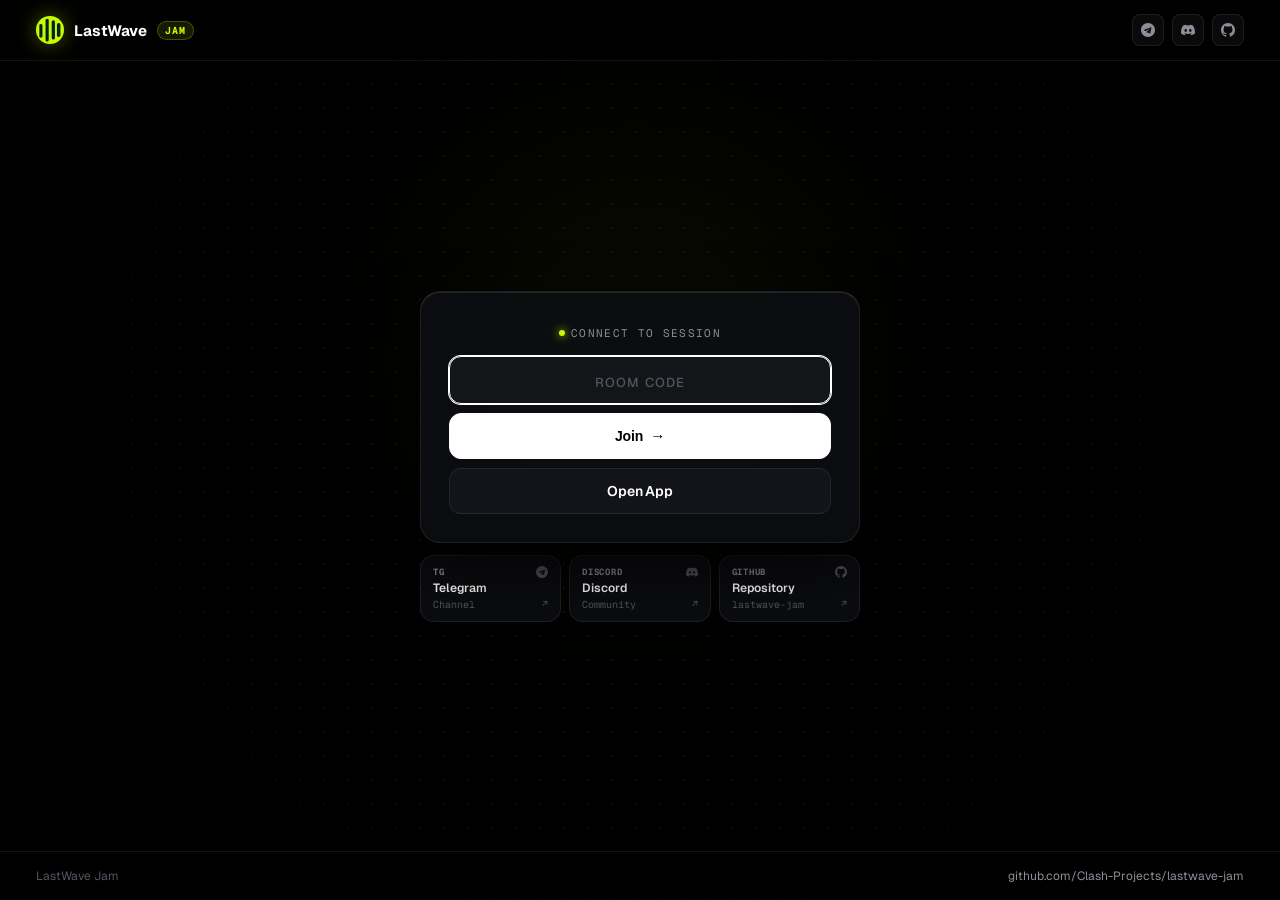
==== internal/server/web/index.html @ 750992cf "fix(build): correct .gitignore to track cmd/server and internal/server" ====
<!DOCTYPE html>
<html lang="en">
<head>
  <meta charset="UTF-8">
  <meta name="viewport" content="width=device-width, initial-scale=1.0, viewport-fit=cover">
  <title>LastWave Jam</title>
  <link rel="preconnect" href="https://fonts.googleapis.com">
  <link rel="preconnect" href="https://fonts.gstatic.com" crossorigin>
  <link href="https://fonts.googleapis.com/css2?family=Geist+Mono:wght@500;600;700&family=Geist:wght@400;500;600;700&display=swap" rel="stylesheet">
  <style>
    :root {
      --bg: #000000;
      --card-bg: rgba(14, 15, 18, 0.85);
      --card-inner: rgba(22, 23, 28, 0.85);
      --border: rgba(255, 255, 255, 0.08);
      --border-hover: rgba(255, 255, 255, 0.24);
      --text: #ffffff;
      --text-muted: #8e8e9a;
      --text-sub: #545460;
      --accent-lime: #C9FB00;
      --accent-lime-dark: #012226;
      --font-sans: 'Geist', -apple-system, BlinkMacSystemFont, 'Segoe UI', Roboto, sans-serif;
      --font-mono: 'Geist Mono', ui-monospace, monospace;
    }

    *, *::before, *::after {
      box-sizing: border-box;
      margin: 0;
      padding: 0;
    }

    html {
      width: 100%;
      height: 100%;
      background-color: var(--bg);
    }

    body {
      width: 100%;
      height: 100%;
      min-height: 100dvh;
      background-color: var(--bg);
      color: var(--text);
      font-family: var(--font-sans);
      -webkit-font-smoothing: antialiased;
      display: flex;
      flex-direction: column;
      justify-content: space-between;
      position: relative;
      overflow-x: hidden;
      overflow-y: auto;
    }

    /* Ambient background grid & glow */
    .bg-mesh {
      position: fixed;
      top: 40%;
      left: 50%;
      transform: translate(-50%, -50%);
      width: clamp(340px, 70vw, 750px);
      height: clamp(340px, 70vw, 750px);
      background: radial-gradient(circle, rgba(201, 251, 0, 0.05) 0%, transparent 60%);
      pointer-events: none;
      z-index: 0;
    }

    .bg-grid {
      position: fixed;
      inset: 0;
      background-image: radial-gradient(rgba(255, 255, 255, 0.065) 1px, transparent 1px);
      background-size: 24px 24px;
      mask-image: radial-gradient(circle at 50% 45%, black 40%, transparent 80%);
      pointer-events: none;
      z-index: 0;
    }

    /* Full-Bleed Edge-to-Edge Navbar */
    .navbar-bleed {
      width: 100%;
      border-bottom: 1px solid var(--border);
      position: relative;
      z-index: 20;
      background: rgba(0, 0, 0, 0.6);
      backdrop-filter: blur(12px);
      -webkit-backdrop-filter: blur(12px);
      flex-shrink: 0;
    }

    .navbar-inner {
      width: 100%;
      max-width: 1280px;
      margin: 0 auto;
      height: 60px;
      padding: 0 clamp(16px, 4vw, 36px);
      display: flex;
      align-items: center;
      justify-content: space-between;
    }

    .nav-brand {
      display: flex;
      align-items: center;
      gap: 10px;
      text-decoration: none;
      color: #ffffff;
      user-select: none;
    }

    .brand-logo {
      width: 28px;
      height: 28px;
      display: block;
      filter: drop-shadow(0 0 10px rgba(201, 251, 0, 0.35));
    }

    .brand-title {
      font-size: 15px;
      font-weight: 700;
      letter-spacing: -0.01em;
      color: #ffffff;
    }

    .brand-pill {
      font-family: var(--font-mono);
      font-size: 10px;
      font-weight: 700;
      letter-spacing: 0.1em;
      text-transform: uppercase;
      padding: 2px 7px;
      border-radius: 9999px;
      background: rgba(201, 251, 0, 0.1);
      border: 1px solid rgba(201, 251, 0, 0.25);
      color: var(--accent-lime);
    }

    .nav-socials {
      display: flex;
      align-items: center;
      gap: 8px;
    }

    .social-btn {
      width: 32px;
      height: 32px;
      border-radius: 8px;
      background: rgba(255, 255, 255, 0.04);
      border: 1px solid var(--border);
      color: var(--text-muted);
      display: flex;
      align-items: center;
      justify-content: center;
      text-decoration: none;
      transition: all 150ms ease;
    }

    .social-btn:hover {
      background: rgba(255, 255, 255, 0.1);
      border-color: var(--border-hover);
      color: #ffffff;
      transform: translateY(-1px);
    }

    .social-btn svg {
      width: 14px;
      height: 14px;
      fill: currentColor;
    }

    /* Main Stage (Centered between Navbar and Footer) */
    .stage {
      position: relative;
      z-index: 10;
      width: 100%;
      flex: 1;
      display: flex;
      flex-direction: column;
      align-items: center;
      justify-content: center;
      padding: clamp(16px, 3vh, 32px) clamp(16px, 4vw, 36px);
      min-height: 0;
    }

    .stage-box {
      width: 100%;
      max-width: 440px;
      display: flex;
      flex-direction: column;
      align-items: center;
      gap: 12px;
    }

    /* Main Interaction Card */
    .card {
      width: 100%;
      background: var(--card-bg);
      border: 1px solid var(--border);
      border-radius: 20px;
      padding: clamp(20px, 4vw, 28px);
      box-shadow: 
        0 24px 60px rgba(0, 0, 0, 0.8),
        inset 0 1px 0 rgba(255, 255, 255, 0.1);
      backdrop-filter: blur(24px);
      -webkit-backdrop-filter: blur(24px);
      display: flex;
      flex-direction: column;
      align-items: center;
      text-align: center;
      animation: appear 180ms cubic-bezier(0.16, 1, 0.3, 1);
    }

    @keyframes appear {
      from { opacity: 0; transform: scale(0.98); }
      to { opacity: 1; transform: scale(1); }
    }

    .card-header-badge {
      display: inline-flex;
      align-items: center;
      gap: 6px;
      font-family: var(--font-mono);
      font-size: 11px;
      letter-spacing: 0.12em;
      text-transform: uppercase;
      color: var(--text-muted);
      margin-bottom: 16px;
    }

    .pulse-dot {
      width: 6px;
      height: 6px;
      border-radius: 50%;
      background: var(--accent-lime);
      box-shadow: 0 0 8px var(--accent-lime);
      animation: pulse 2s infinite ease-in-out;
    }

    @keyframes pulse {
      0%, 100% { opacity: 1; transform: scale(1); }
      50% { opacity: 0.4; transform: scale(0.8); }
    }

    /* Room Code Box */
    .code-box {
      width: 100%;
      background: var(--card-inner);
      border: 1px solid var(--border);
      border-radius: 14px;
      padding: 14px 18px;
      margin-bottom: 16px;
      display: flex;
      flex-direction: column;
      align-items: center;
      gap: 3px;
      cursor: pointer;
      user-select: none;
      transition: all 160ms cubic-bezier(0.16, 1, 0.3, 1);
    }

    .code-box:hover {
      border-color: var(--border-hover);
      background: rgba(30, 31, 38, 0.95);
      transform: translateY(-1px);
    }

    .code-box:active {
      transform: translateY(0);
    }

    .code-val {
      font-family: var(--font-mono);
      font-size: clamp(32px, 8vw, 40px);
      font-weight: 700;
      letter-spacing: 0.2em;
      color: #ffffff;
      padding-left: 0.2em;
      line-height: 1;
      text-shadow: 0 0 24px rgba(255, 255, 255, 0.25);
    }

    .code-hint {
      font-family: var(--font-mono);
      font-size: 11px;
      color: var(--text-sub);
      display: flex;
      align-items: center;
      gap: 4px;
      margin-top: 3px;
      transition: color 150ms ease;
    }

    .code-box:hover .code-hint {
      color: var(--text-muted);
    }

    /* Buttons */
    .btn-stack {
      width: 100%;
      display: flex;
      flex-direction: column;
      gap: 9px;
    }

    .btn {
      width: 100%;
      height: 46px;
      border-radius: 12px;
      font-size: 14px;
      font-weight: 600;
      letter-spacing: -0.01em;
      display: flex;
      align-items: center;
      justify-content: center;
      gap: 7px;
      text-decoration: none;
      cursor: pointer;
      border: 1px solid transparent;
      outline: none;
      transition: all 160ms cubic-bezier(0.16, 1, 0.3, 1);
    }

    .btn-primary {
      background: #ffffff;
      color: #000000;
      border-color: #ffffff;
    }

    .btn-primary:hover {
      background: #ebebeb;
      box-shadow: 0 6px 20px rgba(255, 255, 255, 0.16);
      transform: translateY(-1px);
    }

    .btn-primary:active {
      transform: translateY(0);
    }

    .btn-secondary {
      background: var(--card-inner);
      color: #ffffff;
      border-color: var(--border);
    }

    .btn-secondary:hover {
      border-color: var(--border-hover);
      background: rgba(30, 31, 38, 0.95);
    }

    /* Manual Input Form */
    .input-code {
      width: 100%;
      height: 48px;
      background: var(--card-inner);
      border: 1px solid var(--border);
      border-radius: 12px;
      color: #ffffff;
      font-family: var(--font-mono);
      font-size: 20px;
      font-weight: 700;
      letter-spacing: 0.18em;
      text-align: center;
      text-transform: uppercase;
      outline: none;
      transition: all 160ms ease;
    }

    .input-code:focus {
      border-color: #ffffff;
      box-shadow: 0 0 0 1px #ffffff;
    }

    .input-code::placeholder {
      font-family: var(--font-sans);
      font-size: 13px;
      font-weight: 500;
      letter-spacing: 0.08em;
      color: var(--text-sub);
      text-transform: uppercase;
    }

    /* Community Dock (Matching exact 440px width) */
    .community-dock {
      width: 100%;
      display: grid;
      grid-template-columns: repeat(3, 1fr);
      gap: 8px;
    }

    .dock-card {
      background: var(--card-bg);
      border: 1px solid var(--border);
      border-radius: 14px;
      padding: 10px 12px;
      display: flex;
      flex-direction: column;
      gap: 2px;
      text-decoration: none;
      color: inherit;
      transition: all 160ms cubic-bezier(0.16, 1, 0.3, 1);
    }

    .dock-card:hover {
      border-color: var(--border-hover);
      background: rgba(22, 23, 28, 0.95);
      transform: translateY(-1px);
    }

    .dock-top {
      display: flex;
      align-items: center;
      justify-content: space-between;
    }

    .dock-tag {
      font-family: var(--font-mono);
      font-size: 9px;
      font-weight: 700;
      letter-spacing: 0.08em;
      color: var(--text-muted);
      text-transform: uppercase;
    }

    .dock-icon {
      width: 12px;
      height: 12px;
      fill: var(--text-sub);
      transition: fill 150ms ease;
    }

    .dock-card:hover .dock-icon {
      fill: #ffffff;
    }

    .dock-label {
      font-size: 12px;
      font-weight: 600;
      color: #ffffff;
      white-space: nowrap;
      overflow: hidden;
      text-overflow: ellipsis;
    }

    .dock-sub {
      font-family: var(--font-mono);
      font-size: 10px;
      color: var(--text-sub);
      display: flex;
      align-items: center;
      justify-content: space-between;
    }

    .dock-card:hover .dock-sub {
      color: var(--text-muted);
    }

    /* Full-Bleed Edge-to-Edge Footer */
    .footer-bleed {
      width: 100%;
      border-top: 1px solid var(--border);
      position: relative;
      z-index: 20;
      background: rgba(0, 0, 0, 0.6);
      backdrop-filter: blur(12px);
      -webkit-backdrop-filter: blur(12px);
      flex-shrink: 0;
    }

    .footer-inner {
      width: 100%;
      max-width: 1280px;
      margin: 0 auto;
      height: 48px;
      padding: 0 clamp(16px, 4vw, 36px);
      display: flex;
      align-items: center;
      justify-content: space-between;
      font-size: 12px;
      color: var(--text-sub);
    }

    .footer-inner a {
      color: var(--text-muted);
      text-decoration: none;
      transition: color 150ms ease;
    }

    .footer-inner a:hover {
      color: #ffffff;
    }

    /* Minimalist Toast */
    .toast {
      position: fixed;
      bottom: clamp(16px, 4vh, 28px);
      left: 50%;
      transform: translateX(-50%);
      background: #ffffff;
      color: #000000;
      font-size: 13px;
      font-weight: 600;
      padding: 8px 18px;
      border-radius: 9999px;
      box-shadow: 0 10px 30px rgba(0, 0, 0, 0.85);
      z-index: 100;
      pointer-events: none;
      transition: opacity 160ms ease, transform 160ms ease;
    }

    .toast.hidden {
      opacity: 0;
      transform: translate(-50%, 8px);
    }

    .hidden {
      display: none !important;
    }

    @media (max-width: 440px) {
      .navbar-inner, .footer-inner {
        padding: 0 14px;
      }
      .stage {
        padding: 16px 12px;
      }
      .dock-sub span:first-child {
        display: none;
      }
    }
  </style>
</head>
<body>
  <div class="bg-mesh"></div>
  <div class="bg-grid"></div>

  <!-- Full-bleed Edge-to-Edge Navbar -->
  <header class="navbar-bleed">
    <div class="navbar-inner">
      <a href="/" class="nav-brand">
        <svg class="brand-logo" viewBox="0 0 108 108" fill="none" xmlns="http://www.w3.org/2000/svg">
          <circle cx="54" cy="54" r="54" fill="#C9FB00"/>
          <path fill="#012226" d="M12.92,36.47 A5.99,5.99 0 0 1 24.89,36.47 L24.89,78.39 A5.99,5.99 0 0 1 12.92,78.39 Z" />
          <path fill="#012226" d="M36.86,16.58 A6.14,6.14 0 0 1 49.15,16.58 L49.15,92.58 A6.14,6.14 0 0 1 36.86,92.58 Z" />
          <path fill="#012226" d="M60.54,23.12 A6.25,6.25 0 0 1 73.04,23.12 L73.04,84.82 A6.25,6.25 0 0 1 60.54,84.82 Z" />
          <path fill="#012226" d="M80.74,33.72 A6.72,6.72 0 0 1 94.18,33.72 L94.18,74.17 A6.72,6.72 0 0 1 80.74,74.17 Z" />
        </svg>
        <span class="brand-title">LastWave</span>
        <span class="brand-pill">JAM</span>
      </a>

      <div class="nav-socials">
        <a 
          href="https://t.me/clashprojects" 
          target="_blank" 
          rel="noopener noreferrer" 
          class="social-btn" 
          title="Telegram Channel"
        >
          <svg viewBox="0 0 24 24">
            <path d="M12 0C5.373 0 0 5.373 0 12s5.373 12 12 12 12-5.373 12-12S18.627 0 12 0zm5.894 8.221l-1.97 9.28c-.145.658-.537.818-1.084.508l-3-2.21-1.446 1.394c-.16.16-.295.295-.605.295l.213-3.053 5.56-5.023c.242-.213-.054-.333-.373-.121l-6.871 4.326-2.962-.924c-.643-.204-.657-.643.136-.953l11.57-4.461c.537-.194 1.006.131.832.942z"/>
          </svg>
        </a>

        <a 
          href="https://discord.gg/TMCEPSUNk2" 
          target="_blank" 
          rel="noopener noreferrer" 
          class="social-btn" 
          title="Discord Community"
        >
          <svg viewBox="0 0 24 24">
            <path d="M20.317 4.37a19.791 19.791 0 0 0-4.885-1.515.074.074 0 0 0-.079.037c-.21.375-.444.864-.608 1.25a18.27 18.27 0 0 0-5.487 0 12.64 12.64 0 0 0-.617-1.25.077.077 0 0 0-.079-.037A19.736 19.736 0 0 0 3.677 4.37a.07.07 0 0 0-.032.027C.533 9.046-.32 13.58.099 18.057a.082.082 0 0 0 .031.057 19.9 19.9 0 0 0 5.993 3.03.078.078 0 0 0 .084-.028c.462-.63.874-1.295 1.226-1.994.021-.041.001-.09-.041-.106a13.107 13.107 0 0 1-1.872-.892.077.077 0 0 1-.008-.128 10.2 10.2 0 0 0 .372-.292.074.074 0 0 1 .077-.01c3.929 1.793 8.18 1.793 12.061 0a.074.074 0 0 1 .078.01c.12.098.246.198.373.292a.077.077 0 0 1-.006.127 12.299 12.299 0 0 1-1.873.894.077.077 0 0 0-.041.107c.36.698.772 1.362 1.225 1.993a.076.076 0 0 0 .084.028 19.839 19.839 0 0 0 6.002-3.03.077.077 0 0 0 .032-.054c.5-5.177-.838-9.674-3.549-13.66a.061.061 0 0 0-.031-.028zM8.02 15.33c-1.183 0-2.157-1.085-2.157-2.419 0-1.333.956-2.419 2.157-2.419 1.21 0 2.176 1.096 2.157 2.42 0 1.333-.956 2.418-2.157 2.418zm7.975 0c-1.183 0-2.157-1.085-2.157-2.419 0-1.333.955-2.419 2.157-2.419 1.21 0 2.176 1.096 2.157 2.42 0 1.333-.946 2.418-2.157 2.418z"/>
          </svg>
        </a>

        <a 
          href="https://github.com/Clash-Projects/lastwave-jam" 
          target="_blank" 
          rel="noopener noreferrer" 
          class="social-btn" 
          title="GitHub Repository"
        >
          <svg viewBox="0 0 24 24">
            <path d="M12 0C5.37 0 0 5.37 0 12c0 5.31 3.435 9.795 8.205 11.385.6.105.825-.255.825-.57 0-.285-.015-1.23-.015-2.235-3.015.555-3.795-.735-4.035-1.41-.135-.345-.72-1.41-1.23-1.695-.42-.225-1.02-.78-.015-.795.945-.015 1.62.87 1.845 1.23 1.08 1.815 2.805 1.305 3.495.99.105-.78.42-1.305.765-1.605-2.67-.3-5.46-1.335-5.46-5.925 0-1.305.465-2.385 1.23-3.225-.12-.3-.54-1.53.12-3.18 0 0 1.005-.315 3.3 1.23.96-.27 1.98-.405 3-.405s2.04.135 3 .405c2.295-1.56 3.3-1.23 3.3-1.23.66 1.65.24 2.88.12 3.18.765.84 1.23 1.905 1.23 3.225 0 4.605-2.805 5.625-5.475 5.925.435.375.81 1.095.81 2.22 0 1.605-.015 2.895-.015 3.3 0 .315.225.69.825.57A12.02 12.02 0 0024 12c0-6.63-5.37-12-12-12z"/>
          </svg>
        </a>
      </div>
    </div>
  </header>

  <!-- Centered Stage Box -->
  <main class="stage">
    <div class="stage-box">
      <!-- Interaction Card -->
      <div class="card">
        <!-- State 1: Invite with Room Code (?code=...) -->
        <div id="invite-view" class="hidden" style="width: 100%;">
          <div class="card-header-badge">
            <span class="pulse-dot"></span>
            <span>SESSION INVITE</span>
          </div>

          <div class="code-box" id="copy-code-btn" role="button" tabindex="0" title="Click to copy code">
            <span id="room-code-display" class="code-val">------</span>
            <span id="copy-hint" class="code-hint">Click to copy code</span>
          </div>

          <div class="btn-stack">
            <a id="btn-join-app" href="#" class="btn btn-primary">
              <span>Join in App</span>
              <span style="font-size: 15px;">↗</span>
            </a>
            <button id="btn-copy-link" type="button" class="btn btn-secondary">
              <span>Copy Link</span>
            </button>
          </div>
        </div>

        <!-- State 2: Normal View without Code -->
        <div id="normal-view" class="hidden" style="width: 100%;">
          <div class="card-header-badge">
            <span class="pulse-dot"></span>
            <span>CONNECT TO SESSION</span>
          </div>

          <form id="code-form" class="btn-stack">
            <input 
              type="text" 
              id="code-input" 
              class="input-code" 
              placeholder="ROOM CODE" 
              maxlength="6" 
              autocomplete="off" 
              spellcheck="false" 
              autofocus
            />
            <button type="submit" class="btn btn-primary">
              <span>Join</span>
              <span style="font-size: 15px;">→</span>
            </button>
            <a href="lastwave://jam" class="btn btn-secondary">
              <span>Open App</span>
            </a>
          </form>
        </div>
      </div>

      <!-- Community Dock -->
      <div class="community-dock">
        <!-- Telegram -->
        <a 
          href="https://t.me/clashprojects" 
          target="_blank" 
          rel="noopener noreferrer" 
          class="dock-card"
        >
          <div class="dock-top">
            <span class="dock-tag">TG</span>
            <svg class="dock-icon" viewBox="0 0 24 24">
              <path d="M12 0C5.373 0 0 5.373 0 12s5.373 12 12 12 12-5.373 12-12S18.627 0 12 0zm5.894 8.221l-1.97 9.28c-.145.658-.537.818-1.084.508l-3-2.21-1.446 1.394c-.16.16-.295.295-.605.295l.213-3.053 5.56-5.023c.242-.213-.054-.333-.373-.121l-6.871 4.326-2.962-.924c-.643-.204-.657-.643.136-.953l11.57-4.461c.537-.194 1.006.131.832.942z"/>
            </svg>
          </div>
          <span class="dock-label">Telegram</span>
          <div class="dock-sub">
            <span>Channel</span>
            <span>↗</span>
          </div>
        </a>

        <!-- Discord -->
        <a 
          href="https://discord.gg/TMCEPSUNk2" 
          target="_blank" 
          rel="noopener noreferrer" 
          class="dock-card"
        >
          <div class="dock-top">
            <span class="dock-tag">DISCORD</span>
            <svg class="dock-icon" viewBox="0 0 24 24">
              <path d="M20.317 4.37a19.791 19.791 0 0 0-4.885-1.515.074.074 0 0 0-.079.037c-.21.375-.444.864-.608 1.25a18.27 18.27 0 0 0-5.487 0 12.64 12.64 0 0 0-.617-1.25.077.077 0 0 0-.079-.037A19.736 19.736 0 0 0 3.677 4.37a.07.07 0 0 0-.032.027C.533 9.046-.32 13.58.099 18.057a.082.082 0 0 0 .031.057 19.9 19.9 0 0 0 5.993 3.03.078.078 0 0 0 .084-.028c.462-.63.874-1.295 1.226-1.994.021-.041.001-.09-.041-.106a13.107 13.107 0 0 1-1.872-.892.077.077 0 0 1-.008-.128 10.2 10.2 0 0 0 .372-.292.074.074 0 0 1 .077-.01c3.929 1.793 8.18 1.793 12.061 0a.074.074 0 0 1 .078.01c.12.098.246.198.373.292a.077.077 0 0 1-.006.127 12.299 12.299 0 0 1-1.873.894.077.077 0 0 0-.041.107c.36.698.772 1.362 1.225 1.993a.076.076 0 0 0 .084.028 19.839 19.839 0 0 0 6.002-3.03.077.077 0 0 0 .032-.054c.5-5.177-.838-9.674-3.549-13.66a.061.061 0 0 0-.031-.028zM8.02 15.33c-1.183 0-2.157-1.085-2.157-2.419 0-1.333.956-2.419 2.157-2.419 1.21 0 2.176 1.096 2.157 2.42 0 1.333-.956 2.418-2.157 2.418zm7.975 0c-1.183 0-2.157-1.085-2.157-2.419 0-1.333.955-2.419 2.157-2.419 1.21 0 2.176 1.096 2.157 2.42 0 1.333-.946 2.418-2.157 2.418z"/>
            </svg>
          </div>
          <span class="dock-label">Discord</span>
          <div class="dock-sub">
            <span>Community</span>
            <span>↗</span>
          </div>
        </a>

        <!-- GitHub -->
        <a 
          href="https://github.com/Clash-Projects/lastwave-jam" 
          target="_blank" 
          rel="noopener noreferrer" 
          class="dock-card"
        >
          <div class="dock-top">
            <span class="dock-tag">GITHUB</span>
            <svg class="dock-icon" viewBox="0 0 24 24">
              <path d="M12 0C5.37 0 0 5.37 0 12c0 5.31 3.435 9.795 8.205 11.385.6.105.825-.255.825-.57 0-.285-.015-1.23-.015-2.235-3.015.555-3.795-.735-4.035-1.41-.135-.345-.72-1.41-1.23-1.695-.42-.225-1.02-.78-.015-.795.945-.015 1.62.87 1.845 1.23 1.08 1.815 2.805 1.305 3.495.99.105-.78.42-1.305.765-1.605-2.67-.3-5.46-1.335-5.46-5.925 0-1.305.465-2.385 1.23-3.225-.12-.3-.54-1.53.12-3.18 0 0 1.005-.315 3.3 1.23.96-.27 1.98-.405 3-.405s2.04.135 3 .405c2.295-1.56 3.3-1.23 3.3-1.23.66 1.65.24 2.88.12 3.18.765.84 1.23 1.905 1.23 3.225 0 4.605-2.805 5.625-5.475 5.925.435.375.81 1.095.81 2.22 0 1.605-.015 2.895-.015 3.3 0 .315.225.69.825.57A12.02 12.02 0 0024 12c0-6.63-5.37-12-12-12z"/>
            </svg>
          </div>
          <span class="dock-label">Repository</span>
          <div class="dock-sub">
            <span>lastwave-jam</span>
            <span>↗</span>
          </div>
        </a>
      </div>
    </div>
  </main>

  <!-- Full-bleed Edge-to-Edge Footer -->
  <footer class="footer-bleed">
    <div class="footer-inner">
      <span>LastWave Jam</span>
      <a href="https://github.com/Clash-Projects/lastwave-jam" target="_blank" rel="noopener noreferrer">github.com/Clash-Projects/lastwave-jam</a>
    </div>
  </footer>

  <div id="toast" class="toast hidden">Copied</div>

  <script>
    (function () {
      'use strict';

      const urlParams = new URLSearchParams(window.location.search);
      const code = (urlParams.get('code') || urlParams.get('room') || '').trim().toUpperCase();

      const inviteView = document.getElementById('invite-view');
      const normalView = document.getElementById('normal-view');
      const roomCodeDisplay = document.getElementById('room-code-display');
      const copyHint = document.getElementById('copy-hint');
      const copyCodeBtn = document.getElementById('copy-code-btn');
      const btnJoinApp = document.getElementById('btn-join-app');
      const btnCopyLink = document.getElementById('btn-copy-link');

      const codeForm = document.getElementById('code-form');
      const codeInput = document.getElementById('code-input');
      const toast = document.getElementById('toast');

      if (code.length > 0) {
        roomCodeDisplay.textContent = code;
        btnJoinApp.href = `lastwave://jam?code=${encodeURIComponent(code)}`;

        btnJoinApp.onclick = function () {
          navigator.clipboard.writeText(code).catch(function () {});
          showToast('Opening LastWave...');
        };

        copyCodeBtn.onclick = function () {
          copyText(code, 'Code copied');
          copyHint.textContent = '✓ Copied';
          setTimeout(function () {
            copyHint.textContent = 'Click to copy code';
          }, 2000);
        };

        btnCopyLink.onclick = function () {
          const link = window.location.origin + window.location.pathname + '?code=' + encodeURIComponent(code);
          copyText(link, 'Link copied');
        };

        inviteView.classList.remove('hidden');
        normalView.classList.add('hidden');
      } else {
        codeInput.addEventListener('input', function (e) {
          e.target.value = e.target.value.toUpperCase().replace(/[^A-Z0-9]/g, '');
        });

        codeForm.onsubmit = function (e) {
          e.preventDefault();
          const val = codeInput.value.trim().toUpperCase();
          if (val.length > 0) {
            window.location.search = '?code=' + encodeURIComponent(val);
          }
        };

        inviteView.classList.add('hidden');
        normalView.classList.remove('hidden');
      }

      function copyText(val, msg) {
        if (navigator.clipboard && navigator.clipboard.writeText) {
          navigator.clipboard.writeText(val).then(function () {
            showToast(msg);
          }).catch(function () {
            fallbackCopy(val, msg);
          });
        } else {
          fallbackCopy(val, msg);
        }
      }

      function fallbackCopy(text, msg) {
        const textarea = document.createElement('textarea');
        textarea.value = text;
        textarea.style.position = 'fixed';
        textarea.style.opacity = '0';
        document.body.appendChild(textarea);
        textarea.focus();
        textarea.select();
        try {
          document.execCommand('copy');
          showToast(msg);
        } catch (e) {
          showToast(text);
        }
        document.body.removeChild(textarea);
      }

      let toastTimer = null;
      function showToast(msg) {
        clearTimeout(toastTimer);
        toast.textContent = msg;
        toast.classList.remove('hidden');
        toastTimer = setTimeout(function () {
          toast.classList.add('hidden');
        }, 1800);
      }
    })();
  </script>
</body>
</html>
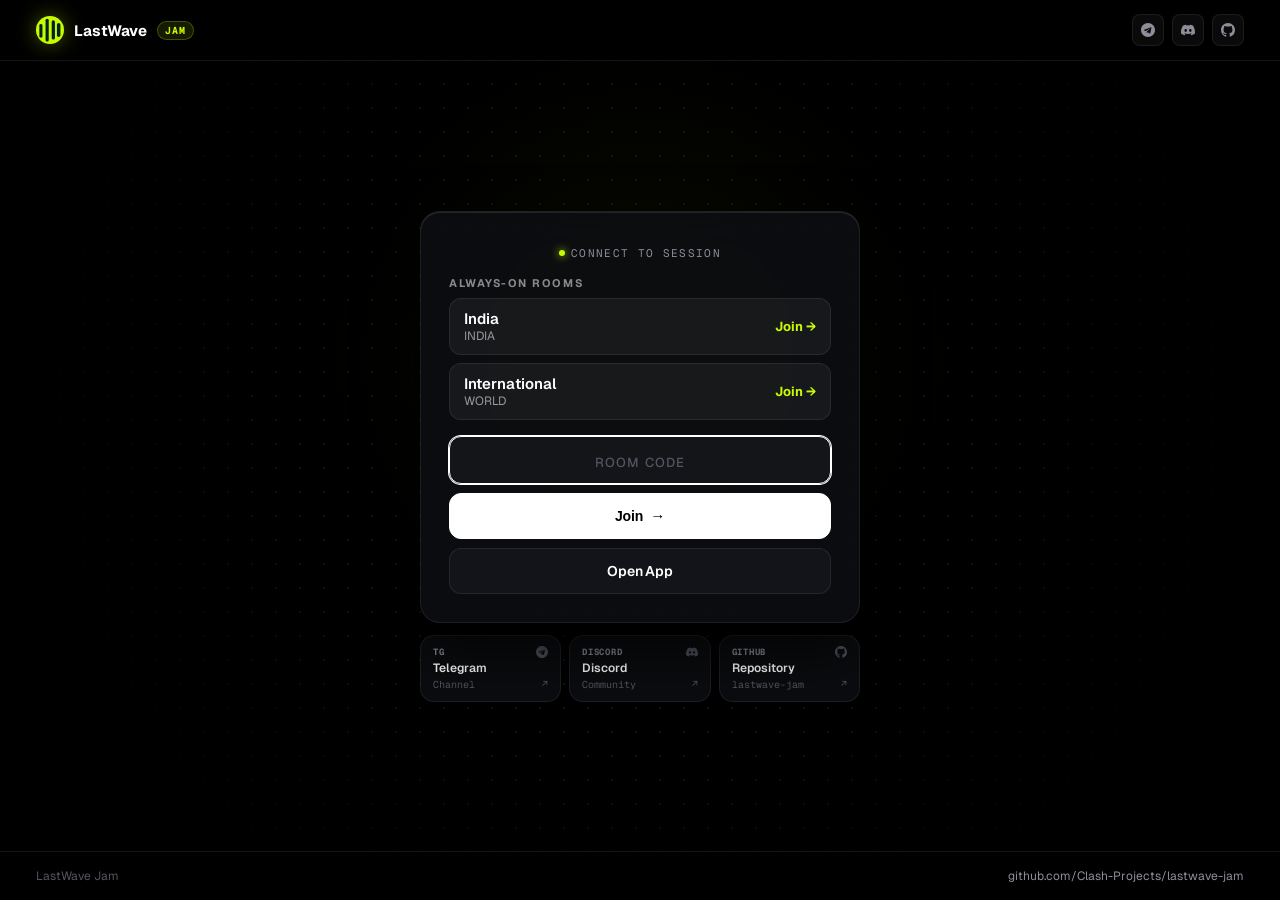
==== commit dc2ba53a: "Always-on rooms, cooldown, co-hosts, shared queue, replies, link previews - Permanent rooms INDIA ("" ====
--- a/internal/server/web/index.html
+++ b/internal/server/web/index.html
@@ -4,6 +4,7 @@
   <meta charset="UTF-8">
   <meta name="viewport" content="width=device-width, initial-scale=1.0, viewport-fit=cover">
   <title>LastWave Jam</title>
+  <!--LW_META-->
   <link rel="preconnect" href="https://fonts.googleapis.com">
   <link rel="preconnect" href="https://fonts.gstatic.com" crossorigin>
   <link href="https://fonts.googleapis.com/css2?family=Geist+Mono:wght@500;600;700&family=Geist:wght@400;500;600;700&display=swap" rel="stylesheet">
@@ -300,6 +301,20 @@
       gap: 9px;
     }
 
+    .stations { width: 100%; display: flex; flex-direction: column; gap: 8px; margin-bottom: 16px; }
+    .stations-label { font-size: 11px; font-weight: 700; letter-spacing: 0.14em; color: #8a8a8a; text-align: left; }
+    .station {
+      display: flex; align-items: center; justify-content: space-between; gap: 12px;
+      padding: 10px 14px; border-radius: 12px; text-decoration: none; text-align: left;
+      color: inherit; background: rgba(255,255,255,0.05); border: 1px solid var(--border);
+      transition: background 160ms;
+    }
+    .station:hover { background: rgba(255,255,255,0.09); }
+    .station-name { font-size: 15px; font-weight: 600; }
+    .station-meta { font-size: 12px; color: #9a9a9a; }
+    .station-join { font-size: 13px; font-weight: 700; color: var(--accent-lime); }
+    .room-title { margin-top: 8px; font-size: 14px; font-weight: 600; color: var(--accent-lime); }
+
     .btn {
       width: 100%;
       height: 46px;
@@ -602,6 +617,7 @@
             <span id="room-code-display" class="code-val">------</span>
             <span id="copy-hint" class="code-hint">Click to copy code</span>
           </div>
+          <div id="room-title" class="room-title hidden"></div>
 
           <div class="btn-stack">
             <a id="btn-join-app" href="#" class="btn btn-primary">
@@ -619,6 +635,10 @@
           <div class="card-header-badge">
             <span class="pulse-dot"></span>
             <span>CONNECT TO SESSION</span>
+          </div>
+
+          <div class="stations" id="stations">
+            <span class="stations-label">ALWAYS-ON ROOMS</span>
           </div>
 
           <form id="code-form" class="btn-stack">
@@ -737,9 +757,81 @@
       const codeInput = document.getElementById('code-input');
       const toast = document.getElementById('toast');
 
+      // Always-on rooms (kept in sync with the server's PermanentRooms).
+      const STATIONS = [
+        { code: 'INDIA', name: 'India' },
+        { code: 'WORLD', name: 'International' }
+      ];
+      const ROOMS_URLS = ['/rooms', 'https://jam.clashprojects.qd.je/rooms'];
+
+      function loadCounts() {
+        const try1 = function (i) {
+          if (i >= ROOMS_URLS.length) return;
+          fetch(ROOMS_URLS[i])
+            .then(function (r) { if (!r.ok) throw new Error('bad'); return r.json(); })
+            .then(function (data) {
+              const counts = {};
+              (data.rooms || []).forEach(function (r) { counts[r.code] = r.participants; });
+              STATIONS.forEach(function (s) {
+                const el = document.getElementById('count-' + s.code);
+                if (el && counts[s.code] !== undefined) {
+                  el.textContent = counts[s.code] + ' listening';
+                }
+              });
+            })
+            .catch(function () { try1(i + 1); });
+        };
+        try1(0);
+      }
+
+      function renderStations() {
+        const box = document.getElementById('stations');
+        if (!box) return;
+        STATIONS.forEach(function (s) {
+          const a = document.createElement('a');
+          a.className = 'station';
+          a.href = '?code=' + encodeURIComponent(s.code);
+          const left = document.createElement('div');
+          const name = document.createElement('div');
+          name.className = 'station-name';
+          name.textContent = s.name;
+          const meta = document.createElement('div');
+          meta.className = 'station-meta';
+          meta.id = 'count-' + s.code;
+          meta.textContent = s.code;
+          left.appendChild(name);
+          left.appendChild(meta);
+          const join = document.createElement('span');
+          join.className = 'station-join';
+          join.textContent = 'Join →';
+          a.appendChild(left);
+          a.appendChild(join);
+          box.appendChild(a);
+        });
+        loadCounts();
+        setInterval(loadCounts, 15000);
+      }
+
       if (code.length > 0) {
+        const station = STATIONS.find(function (s) { return s.code === code; });
+        if (station) {
+          const title = document.getElementById('room-title');
+          title.textContent = station.name + ' · always-on room';
+          title.classList.remove('hidden');
+        }
         roomCodeDisplay.textContent = code;
-        btnJoinApp.href = `lastwave://jam?code=${encodeURIComponent(code)}`;
+        // Opens whichever LastWave is installed: the desktop app registers
+        // lastwave:// on Windows; Android uses an intent link so Chrome hands
+        // it straight to the app.
+        const enc = encodeURIComponent(code);
+        const isAndroid = /Android/i.test(navigator.userAgent);
+        const appLink = isAndroid
+          ? 'intent://jam?code=' + enc + '#Intent;scheme=lastwave;package=com.lastwave.app;end'
+          : 'lastwave://jam?code=' + enc;
+        btnJoinApp.href = appLink;
+        // Try once automatically; if the app is missing nothing happens and
+        // the buttons below still work.
+        setTimeout(function () { window.location.href = appLink; }, 350);
 
         btnJoinApp.onclick = function () {
           navigator.clipboard.writeText(code).catch(function () {});
@@ -774,6 +866,7 @@
           }
         };
 
+        renderStations();
         inviteView.classList.add('hidden');
         normalView.classList.remove('hidden');
       }
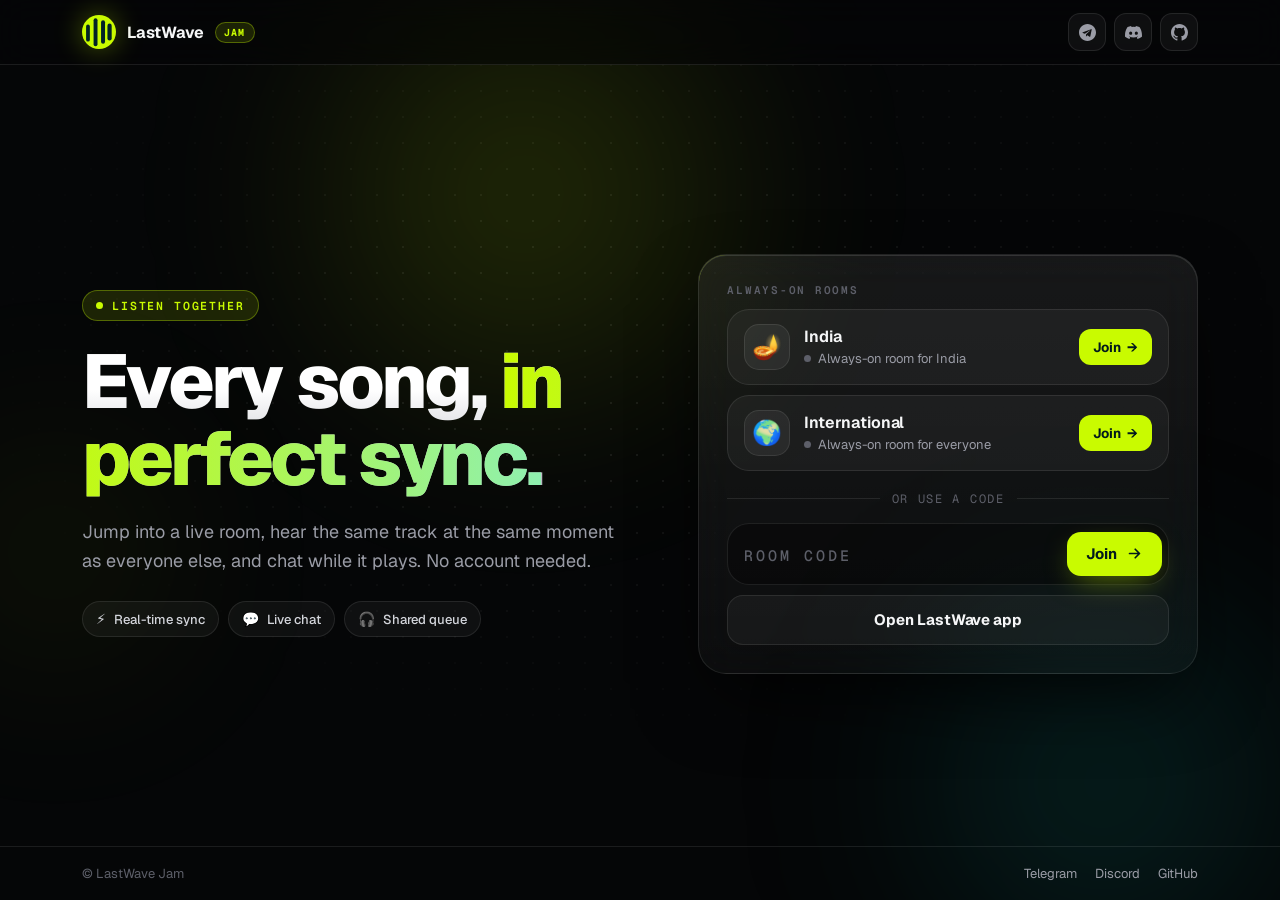
==== commit c44ebe70: "Redesign invite/home web page: responsive layout, animated background, live room cards, code tiles -" ====
--- a/internal/server/web/index.html
+++ b/internal/server/web/index.html
@@ -5,909 +5,583 @@
   <meta name="viewport" content="width=device-width, initial-scale=1.0, viewport-fit=cover">
   <title>LastWave Jam</title>
   <!--LW_META-->
+  <link rel="icon" href="data:image/svg+xml,%3Csvg xmlns='http://www.w3.org/2000/svg' viewBox='0 0 1024 1024'%3E%3Ccircle cx='512' cy='512' r='512' fill='%23C9FB00'/%3E%3Cg fill='%23012226'%3E%3Crect x='123' y='288' width='114' height='512' rx='57'/%3E%3Crect x='349' y='98' width='118' height='840' rx='59'/%3E%3Crect x='574' y='160' width='120' height='704' rx='60'/%3E%3Crect x='766' y='256' width='128' height='512' rx='64'/%3E%3C/g%3E%3C/svg%3E">
   <link rel="preconnect" href="https://fonts.googleapis.com">
   <link rel="preconnect" href="https://fonts.gstatic.com" crossorigin>
-  <link href="https://fonts.googleapis.com/css2?family=Geist+Mono:wght@500;600;700&family=Geist:wght@400;500;600;700&display=swap" rel="stylesheet">
+  <link href="https://fonts.googleapis.com/css2?family=Geist+Mono:wght@500;600;700&family=Geist:wght@400;500;600;700;800&display=swap" rel="stylesheet">
   <style>
     :root {
-      --bg: #000000;
-      --card-bg: rgba(14, 15, 18, 0.85);
-      --card-inner: rgba(22, 23, 28, 0.85);
-      --border: rgba(255, 255, 255, 0.08);
-      --border-hover: rgba(255, 255, 255, 0.24);
-      --text: #ffffff;
-      --text-muted: #8e8e9a;
-      --text-sub: #545460;
-      --accent-lime: #C9FB00;
-      --accent-lime-dark: #012226;
-      --font-sans: 'Geist', -apple-system, BlinkMacSystemFont, 'Segoe UI', Roboto, sans-serif;
-      --font-mono: 'Geist Mono', ui-monospace, monospace;
-    }
-
-    *, *::before, *::after {
-      box-sizing: border-box;
-      margin: 0;
-      padding: 0;
-    }
-
-    html {
-      width: 100%;
-      height: 100%;
-      background-color: var(--bg);
-    }
-
+      --bg: #050607;
+      --surface: rgba(255, 255, 255, 0.045);
+      --surface-hi: rgba(255, 255, 255, 0.08);
+      --border: rgba(255, 255, 255, 0.09);
+      --border-hi: rgba(255, 255, 255, 0.2);
+      --text: #f5f6f7;
+      --muted: #9a9ca6;
+      --faint: #5d5f69;
+      --lime: #c9fb00;
+      --lime-soft: rgba(201, 251, 0, 0.12);
+      --lime-line: rgba(201, 251, 0, 0.32);
+      --teal: #0a7d78;
+      --ink: #021a1c;
+      --ok: #3ddc84;
+      --radius: 22px;
+      --sans: 'Geist', ui-sans-serif, system-ui, -apple-system, 'Segoe UI', Roboto, sans-serif;
+      --mono: 'Geist Mono', ui-monospace, SFMono-Regular, Menlo, monospace;
+      --ease: cubic-bezier(0.16, 1, 0.3, 1);
+    }
+
+    *, *::before, *::after { box-sizing: border-box; margin: 0; padding: 0; }
+    html { background: var(--bg); -webkit-text-size-adjust: 100%; scroll-behavior: smooth; }
     body {
-      width: 100%;
-      height: 100%;
+      min-height: 100vh;
       min-height: 100dvh;
-      background-color: var(--bg);
+      background: var(--bg);
       color: var(--text);
-      font-family: var(--font-sans);
+      font-family: var(--sans);
       -webkit-font-smoothing: antialiased;
       display: flex;
       flex-direction: column;
-      justify-content: space-between;
+      overflow-x: hidden;
       position: relative;
-      overflow-x: hidden;
-      overflow-y: auto;
-    }
-
-    /* Ambient background grid & glow */
-    .bg-mesh {
-      position: fixed;
-      top: 40%;
-      left: 50%;
-      transform: translate(-50%, -50%);
-      width: clamp(340px, 70vw, 750px);
-      height: clamp(340px, 70vw, 750px);
-      background: radial-gradient(circle, rgba(201, 251, 0, 0.05) 0%, transparent 60%);
-      pointer-events: none;
-      z-index: 0;
-    }
-
-    .bg-grid {
-      position: fixed;
-      inset: 0;
-      background-image: radial-gradient(rgba(255, 255, 255, 0.065) 1px, transparent 1px);
-      background-size: 24px 24px;
-      mask-image: radial-gradient(circle at 50% 45%, black 40%, transparent 80%);
-      pointer-events: none;
-      z-index: 0;
-    }
-
-    /* Full-Bleed Edge-to-Edge Navbar */
-    .navbar-bleed {
+    }
+    a { color: inherit; text-decoration: none; }
+    button, input { font: inherit; color: inherit; }
+    .hidden { display: none !important; }
+    :focus-visible { outline: 2px solid var(--lime); outline-offset: 3px; border-radius: 10px; }
+
+    /* ---------- Ambient background ---------- */
+    .ambient { position: fixed; inset: 0; z-index: 0; pointer-events: none; overflow: hidden; }
+    .ambient::before {
+      content: ''; position: absolute; inset: 0;
+      background-image: radial-gradient(rgba(255,255,255,0.07) 1px, transparent 1px);
+      background-size: 26px 26px;
+      -webkit-mask-image: radial-gradient(ellipse 70% 60% at 50% 38%, #000 25%, transparent 78%);
+      mask-image: radial-gradient(ellipse 70% 60% at 50% 38%, #000 25%, transparent 78%);
+    }
+    .blob { position: absolute; border-radius: 50%; filter: blur(90px); opacity: 0.55; will-change: transform; }
+    .blob.a { width: min(60vw, 640px); height: min(60vw, 640px); top: -14%; left: 50%; margin-left: -34%;
+      background: radial-gradient(circle, rgba(201,251,0,0.34), transparent 65%); animation: drift1 18s ease-in-out infinite alternate; }
+    .blob.b { width: min(55vw, 560px); height: min(55vw, 560px); bottom: -18%; right: -8%;
+      background: radial-gradient(circle, rgba(10,125,120,0.5), transparent 65%); animation: drift2 22s ease-in-out infinite alternate; }
+    .blob.c { width: min(40vw, 420px); height: min(40vw, 420px); top: 38%; left: -12%;
+      background: radial-gradient(circle, rgba(201,251,0,0.14), transparent 65%); animation: drift3 26s ease-in-out infinite alternate; }
+    @keyframes drift1 { to { transform: translate(8%, 12%) scale(1.15); } }
+    @keyframes drift2 { to { transform: translate(-10%, -8%) scale(1.1); } }
+    @keyframes drift3 { to { transform: translate(14%, -10%) scale(1.2); } }
+
+    /* ---------- Header ---------- */
+    .nav {
+      position: sticky; top: 0; z-index: 30;
+      background: rgba(5, 6, 7, 0.62);
+      -webkit-backdrop-filter: blur(16px) saturate(140%); backdrop-filter: blur(16px) saturate(140%);
+      border-bottom: 1px solid var(--border);
+      padding-top: env(safe-area-inset-top);
+    }
+    .nav-in {
+      max-width: 1180px; margin: 0 auto; height: 64px;
+      padding: 0 max(clamp(16px, 4vw, 32px), env(safe-area-inset-left));
+      display: flex; align-items: center; justify-content: space-between; gap: 12px;
+    }
+    .brand { display: flex; align-items: center; gap: 11px; min-width: 0; }
+    .logo { width: 34px; height: 34px; flex: none; filter: drop-shadow(0 0 14px rgba(201,251,0,0.35)); }
+    .logo .bar { transform-box: fill-box; transform-origin: 50% 50%; animation: eq 1.5s ease-in-out infinite; }
+    .logo .bar:nth-child(2) { animation-delay: -0.45s; }
+    .logo .bar:nth-child(3) { animation-delay: -0.9s; }
+    .logo .bar:nth-child(4) { animation-delay: -0.2s; }
+    @keyframes eq { 0%, 100% { transform: scaleY(1); } 50% { transform: scaleY(0.62); } }
+    .brand-name { font-weight: 700; font-size: 16px; letter-spacing: -0.015em; white-space: nowrap; }
+    .brand-pill {
+      font-family: var(--mono); font-size: 10px; font-weight: 700; letter-spacing: 0.12em;
+      padding: 3px 8px; border-radius: 99px; color: var(--lime); background: var(--lime-soft); border: 1px solid var(--lime-line);
+    }
+    .socials { display: flex; gap: 8px; }
+    .social {
+      width: 38px; height: 38px; display: grid; place-items: center; border-radius: 12px;
+      background: var(--surface); border: 1px solid var(--border); color: var(--muted);
+      transition: transform .25s var(--ease), background .2s, color .2s, border-color .2s;
+    }
+    .social:hover { transform: translateY(-2px); background: var(--surface-hi); color: var(--text); border-color: var(--border-hi); }
+    .social svg { width: 17px; height: 17px; fill: currentColor; }
+
+    /* ---------- Stage ---------- */
+    main {
+      position: relative; z-index: 1; flex: 1;
+      width: 100%; max-width: 1180px; margin: 0 auto;
+      padding: clamp(28px, 6vw, 72px) max(clamp(16px, 4vw, 32px), env(safe-area-inset-left)) clamp(28px, 5vw, 56px);
+      display: flex; align-items: center;
+    }
+    .layout {
       width: 100%;
-      border-bottom: 1px solid var(--border);
-      position: relative;
-      z-index: 20;
-      background: rgba(0, 0, 0, 0.6);
-      backdrop-filter: blur(12px);
-      -webkit-backdrop-filter: blur(12px);
-      flex-shrink: 0;
-    }
-
-    .navbar-inner {
-      width: 100%;
-      max-width: 1280px;
-      margin: 0 auto;
-      height: 60px;
-      padding: 0 clamp(16px, 4vw, 36px);
-      display: flex;
+      display: grid; gap: clamp(28px, 5vw, 64px);
+      grid-template-columns: 1fr;
       align-items: center;
-      justify-content: space-between;
-    }
-
-    .nav-brand {
-      display: flex;
-      align-items: center;
-      gap: 10px;
-      text-decoration: none;
-      color: #ffffff;
-      user-select: none;
-    }
-
-    .brand-logo {
-      width: 28px;
-      height: 28px;
-      display: block;
-      filter: drop-shadow(0 0 10px rgba(201, 251, 0, 0.35));
-    }
-
-    .brand-title {
-      font-size: 15px;
-      font-weight: 700;
-      letter-spacing: -0.01em;
-      color: #ffffff;
-    }
-
-    .brand-pill {
-      font-family: var(--font-mono);
-      font-size: 10px;
-      font-weight: 700;
-      letter-spacing: 0.1em;
-      text-transform: uppercase;
-      padding: 2px 7px;
-      border-radius: 9999px;
-      background: rgba(201, 251, 0, 0.1);
-      border: 1px solid rgba(201, 251, 0, 0.25);
-      color: var(--accent-lime);
-    }
-
-    .nav-socials {
-      display: flex;
-      align-items: center;
-      gap: 8px;
-    }
-
-    .social-btn {
-      width: 32px;
-      height: 32px;
-      border-radius: 8px;
-      background: rgba(255, 255, 255, 0.04);
+    }
+    @media (min-width: 940px) {
+      .layout.split { grid-template-columns: minmax(0, 1.05fr) minmax(0, 0.95fr); }
+    }
+
+    /* Hero copy */
+    .hero { text-align: center; }
+    @media (min-width: 940px) { .layout.split .hero { text-align: left; } }
+    .eyebrow {
+      display: inline-flex; align-items: center; gap: 9px;
+      font-family: var(--mono); font-size: 11.5px; font-weight: 600; letter-spacing: 0.16em; text-transform: uppercase;
+      color: var(--lime); padding: 7px 13px; border-radius: 99px; background: var(--lime-soft); border: 1px solid var(--lime-line);
+    }
+    .live-dot { width: 7px; height: 7px; border-radius: 50%; background: var(--lime); box-shadow: 0 0 0 0 rgba(201,251,0,0.6); animation: ping 2s infinite; }
+    @keyframes ping { 70% { box-shadow: 0 0 0 9px rgba(201,251,0,0); } 100% { box-shadow: 0 0 0 0 rgba(201,251,0,0); } }
+    h1 {
+      margin-top: 22px;
+      font-size: clamp(36px, 7.4vw, 76px); line-height: 1.02; letter-spacing: -0.04em; font-weight: 800;
+      background: linear-gradient(180deg, #fff 30%, #a9acb6); -webkit-background-clip: text; background-clip: text; color: transparent;
+      text-wrap: balance;
+    }
+    h1 em { font-style: normal; background: linear-gradient(90deg, var(--lime), #8ff0b0); -webkit-background-clip: text; background-clip: text; color: transparent; }
+    .lede { margin-top: 20px; font-size: clamp(15px, 2.2vw, 18px); line-height: 1.6; color: var(--muted); max-width: 46ch; text-wrap: pretty; margin-inline: auto; }
+    @media (min-width: 940px) { .layout.split .lede { margin-inline: 0; } }
+    .chips { margin-top: 26px; display: flex; flex-wrap: wrap; gap: 9px; justify-content: center; }
+    @media (min-width: 940px) { .layout.split .chips { justify-content: flex-start; } }
+    .chip {
+      display: inline-flex; align-items: center; gap: 8px; font-size: 13px; font-weight: 500; color: #d3d5db;
+      padding: 8px 13px; border-radius: 99px; background: var(--surface); border: 1px solid var(--border);
+    }
+    .chip i { font-style: normal; font-size: 14px; }
+
+    /* ---------- Card ---------- */
+    .card {
+      position: relative; width: 100%; max-width: 520px; margin-inline: auto;
+      padding: clamp(18px, 3.4vw, 28px);
+      border-radius: calc(var(--radius) + 6px);
+      background: linear-gradient(180deg, rgba(255,255,255,0.075), rgba(255,255,255,0.03));
       border: 1px solid var(--border);
-      color: var(--text-muted);
-      display: flex;
-      align-items: center;
-      justify-content: center;
-      text-decoration: none;
-      transition: all 150ms ease;
-    }
-
-    .social-btn:hover {
-      background: rgba(255, 255, 255, 0.1);
-      border-color: var(--border-hover);
-      color: #ffffff;
-      transform: translateY(-1px);
-    }
-
-    .social-btn svg {
-      width: 14px;
-      height: 14px;
-      fill: currentColor;
-    }
-
-    /* Main Stage (Centered between Navbar and Footer) */
-    .stage {
-      position: relative;
-      z-index: 10;
-      width: 100%;
-      flex: 1;
-      display: flex;
-      flex-direction: column;
-      align-items: center;
-      justify-content: center;
-      padding: clamp(16px, 3vh, 32px) clamp(16px, 4vw, 36px);
-      min-height: 0;
-    }
-
-    .stage-box {
-      width: 100%;
-      max-width: 440px;
-      display: flex;
-      flex-direction: column;
-      align-items: center;
-      gap: 12px;
-    }
-
-    /* Main Interaction Card */
-    .card {
-      width: 100%;
-      background: var(--card-bg);
-      border: 1px solid var(--border);
-      border-radius: 20px;
-      padding: clamp(20px, 4vw, 28px);
-      box-shadow: 
-        0 24px 60px rgba(0, 0, 0, 0.8),
-        inset 0 1px 0 rgba(255, 255, 255, 0.1);
-      backdrop-filter: blur(24px);
-      -webkit-backdrop-filter: blur(24px);
-      display: flex;
-      flex-direction: column;
-      align-items: center;
-      text-align: center;
-      animation: appear 180ms cubic-bezier(0.16, 1, 0.3, 1);
-    }
-
-    @keyframes appear {
-      from { opacity: 0; transform: scale(0.98); }
-      to { opacity: 1; transform: scale(1); }
-    }
-
-    .card-header-badge {
-      display: inline-flex;
-      align-items: center;
-      gap: 6px;
-      font-family: var(--font-mono);
-      font-size: 11px;
-      letter-spacing: 0.12em;
-      text-transform: uppercase;
-      color: var(--text-muted);
-      margin-bottom: 16px;
-    }
-
-    .pulse-dot {
-      width: 6px;
-      height: 6px;
-      border-radius: 50%;
-      background: var(--accent-lime);
-      box-shadow: 0 0 8px var(--accent-lime);
-      animation: pulse 2s infinite ease-in-out;
-    }
-
-    @keyframes pulse {
-      0%, 100% { opacity: 1; transform: scale(1); }
-      50% { opacity: 0.4; transform: scale(0.8); }
-    }
-
-    /* Room Code Box */
-    .code-box {
-      width: 100%;
-      background: var(--card-inner);
-      border: 1px solid var(--border);
-      border-radius: 14px;
-      padding: 14px 18px;
-      margin-bottom: 16px;
-      display: flex;
-      flex-direction: column;
-      align-items: center;
-      gap: 3px;
-      cursor: pointer;
-      user-select: none;
-      transition: all 160ms cubic-bezier(0.16, 1, 0.3, 1);
-    }
-
-    .code-box:hover {
-      border-color: var(--border-hover);
-      background: rgba(30, 31, 38, 0.95);
-      transform: translateY(-1px);
-    }
-
-    .code-box:active {
-      transform: translateY(0);
-    }
-
-    .code-val {
-      font-family: var(--font-mono);
-      font-size: clamp(32px, 8vw, 40px);
-      font-weight: 700;
-      letter-spacing: 0.2em;
-      color: #ffffff;
-      padding-left: 0.2em;
-      line-height: 1;
-      text-shadow: 0 0 24px rgba(255, 255, 255, 0.25);
-    }
-
-    .code-hint {
-      font-family: var(--font-mono);
-      font-size: 11px;
-      color: var(--text-sub);
-      display: flex;
-      align-items: center;
-      gap: 4px;
-      margin-top: 3px;
-      transition: color 150ms ease;
-    }
-
-    .code-box:hover .code-hint {
-      color: var(--text-muted);
-    }
-
-    /* Buttons */
-    .btn-stack {
-      width: 100%;
-      display: flex;
-      flex-direction: column;
-      gap: 9px;
-    }
-
-    .stations { width: 100%; display: flex; flex-direction: column; gap: 8px; margin-bottom: 16px; }
-    .stations-label { font-size: 11px; font-weight: 700; letter-spacing: 0.14em; color: #8a8a8a; text-align: left; }
+      box-shadow: 0 30px 80px -20px rgba(0,0,0,0.85), inset 0 1px 0 rgba(255,255,255,0.12);
+      -webkit-backdrop-filter: blur(22px); backdrop-filter: blur(22px);
+      overflow: hidden;
+    }
+    .card::before {
+      content: ''; position: absolute; inset: -1px; border-radius: inherit; padding: 1px; pointer-events: none;
+      background: conic-gradient(from var(--a, 0deg), transparent 0 70%, rgba(201,251,0,0.55) 85%, transparent 100%);
+      -webkit-mask: linear-gradient(#000 0 0) content-box, linear-gradient(#000 0 0); -webkit-mask-composite: xor; mask-composite: exclude;
+      animation: spin 7s linear infinite;
+    }
+    @property --a { syntax: '<angle>'; inherits: false; initial-value: 0deg; }
+    @keyframes spin { to { --a: 360deg; } }
+    .card-label { font-family: var(--mono); font-size: 11px; font-weight: 600; letter-spacing: 0.16em; text-transform: uppercase; color: var(--faint); margin-bottom: 12px; }
+
+    /* Stations */
+    .stations { display: grid; gap: 10px; grid-template-columns: minmax(0, 1fr); }
     .station {
-      display: flex; align-items: center; justify-content: space-between; gap: 12px;
-      padding: 10px 14px; border-radius: 12px; text-decoration: none; text-align: left;
-      color: inherit; background: rgba(255,255,255,0.05); border: 1px solid var(--border);
-      transition: background 160ms;
-    }
-    .station:hover { background: rgba(255,255,255,0.09); }
-    .station-name { font-size: 15px; font-weight: 600; }
-    .station-meta { font-size: 12px; color: #9a9a9a; }
-    .station-join { font-size: 13px; font-weight: 700; color: var(--accent-lime); }
-    .room-title { margin-top: 8px; font-size: 14px; font-weight: 600; color: var(--accent-lime); }
+      position: relative; display: flex; align-items: center; gap: 14px;
+      padding: 14px 16px; border-radius: var(--radius);
+      background: var(--surface); border: 1px solid var(--border);
+      transition: transform .3s var(--ease), background .2s, border-color .2s, box-shadow .3s;
+    }
+    .station:hover { transform: translateY(-2px); background: var(--surface-hi); border-color: var(--lime-line); box-shadow: 0 14px 34px -14px rgba(201,251,0,0.25); }
+    .station:active { transform: translateY(0) scale(0.99); }
+    .s-ico { width: 46px; height: 46px; flex: none; display: grid; place-items: center; font-size: 24px; border-radius: 15px; background: rgba(255,255,255,0.06); border: 1px solid var(--border); }
+    .s-body { flex: 1; min-width: 0; }
+    .s-name { font-size: 16px; font-weight: 650; letter-spacing: -0.01em; }
+    .s-meta { margin-top: 3px; display: flex; align-items: center; gap: 7px; font-size: 13px; color: var(--muted); }
+    .s-dot { width: 7px; height: 7px; border-radius: 50%; background: var(--faint); flex: none; }
+    .s-dot.on { background: var(--ok); box-shadow: 0 0 0 0 rgba(61,220,132,0.6); animation: ping2 2s infinite; }
+    @keyframes ping2 { 70% { box-shadow: 0 0 0 8px rgba(61,220,132,0); } 100% { box-shadow: 0 0 0 0 rgba(61,220,132,0); } }
+    .s-go {
+      flex: none; display: inline-flex; align-items: center; gap: 6px; font-size: 13.5px; font-weight: 700; color: var(--ink);
+      background: var(--lime); padding: 9px 14px; border-radius: 12px; transition: gap .25s var(--ease), filter .2s;
+    }
+    .station:hover .s-go { gap: 10px; filter: brightness(1.06); }
+
+    .divider { display: flex; align-items: center; gap: 12px; margin: 20px 0 16px; color: var(--faint); font-size: 12px; font-family: var(--mono); letter-spacing: 0.14em; text-transform: uppercase; }
+    .divider::before, .divider::after { content: ''; flex: 1; height: 1px; background: var(--border); }
+
+    /* Code entry */
+    .entry { display: grid; gap: 10px; grid-template-columns: minmax(0, 1fr); }
+    .field {
+      display: flex; align-items: center; gap: 10px; padding: 6px 6px 6px 16px; border-radius: var(--radius);
+      background: rgba(0,0,0,0.35); border: 1px solid var(--border); transition: border-color .2s, box-shadow .25s, background .2s;
+    }
+    .field:focus-within { border-color: var(--lime-line); box-shadow: 0 0 0 4px rgba(201,251,0,0.09); background: rgba(0,0,0,0.5); }
+    .field input {
+      flex: 1 1 0; min-width: 0; width: 100%; height: 48px; background: transparent; border: 0; outline: 0;
+      font-family: var(--mono); font-weight: 700; font-size: 20px; letter-spacing: 0.32em; text-transform: uppercase;
+    }
+    .field input::placeholder { color: var(--faint); letter-spacing: 0.2em; font-weight: 500; font-size: 15px; }
 
     .btn {
-      width: 100%;
-      height: 46px;
-      border-radius: 12px;
-      font-size: 14px;
-      font-weight: 600;
-      letter-spacing: -0.01em;
-      display: flex;
-      align-items: center;
-      justify-content: center;
-      gap: 7px;
-      text-decoration: none;
-      cursor: pointer;
-      border: 1px solid transparent;
-      outline: none;
-      transition: all 160ms cubic-bezier(0.16, 1, 0.3, 1);
-    }
-
-    .btn-primary {
-      background: #ffffff;
-      color: #000000;
-      border-color: #ffffff;
-    }
-
-    .btn-primary:hover {
-      background: #ebebeb;
-      box-shadow: 0 6px 20px rgba(255, 255, 255, 0.16);
-      transform: translateY(-1px);
-    }
-
-    .btn-primary:active {
-      transform: translateY(0);
-    }
-
-    .btn-secondary {
-      background: var(--card-inner);
-      color: #ffffff;
-      border-color: var(--border);
-    }
-
-    .btn-secondary:hover {
-      border-color: var(--border-hover);
-      background: rgba(30, 31, 38, 0.95);
-    }
-
-    /* Manual Input Form */
-    .input-code {
-      width: 100%;
-      height: 48px;
-      background: var(--card-inner);
-      border: 1px solid var(--border);
-      border-radius: 12px;
-      color: #ffffff;
-      font-family: var(--font-mono);
-      font-size: 20px;
-      font-weight: 700;
-      letter-spacing: 0.18em;
-      text-align: center;
-      text-transform: uppercase;
-      outline: none;
-      transition: all 160ms ease;
-    }
-
-    .input-code:focus {
-      border-color: #ffffff;
-      box-shadow: 0 0 0 1px #ffffff;
-    }
-
-    .input-code::placeholder {
-      font-family: var(--font-sans);
-      font-size: 13px;
-      font-weight: 500;
-      letter-spacing: 0.08em;
-      color: var(--text-sub);
-      text-transform: uppercase;
-    }
-
-    /* Community Dock (Matching exact 440px width) */
-    .community-dock {
-      width: 100%;
-      display: grid;
-      grid-template-columns: repeat(3, 1fr);
-      gap: 8px;
-    }
-
-    .dock-card {
-      background: var(--card-bg);
-      border: 1px solid var(--border);
-      border-radius: 14px;
-      padding: 10px 12px;
-      display: flex;
-      flex-direction: column;
-      gap: 2px;
-      text-decoration: none;
-      color: inherit;
-      transition: all 160ms cubic-bezier(0.16, 1, 0.3, 1);
-    }
-
-    .dock-card:hover {
-      border-color: var(--border-hover);
-      background: rgba(22, 23, 28, 0.95);
-      transform: translateY(-1px);
-    }
-
-    .dock-top {
-      display: flex;
-      align-items: center;
-      justify-content: space-between;
-    }
-
-    .dock-tag {
-      font-family: var(--font-mono);
-      font-size: 9px;
-      font-weight: 700;
-      letter-spacing: 0.08em;
-      color: var(--text-muted);
-      text-transform: uppercase;
-    }
-
-    .dock-icon {
-      width: 12px;
-      height: 12px;
-      fill: var(--text-sub);
-      transition: fill 150ms ease;
-    }
-
-    .dock-card:hover .dock-icon {
-      fill: #ffffff;
-    }
-
-    .dock-label {
-      font-size: 12px;
-      font-weight: 600;
-      color: #ffffff;
-      white-space: nowrap;
-      overflow: hidden;
-      text-overflow: ellipsis;
-    }
-
-    .dock-sub {
-      font-family: var(--font-mono);
-      font-size: 10px;
-      color: var(--text-sub);
-      display: flex;
-      align-items: center;
-      justify-content: space-between;
-    }
-
-    .dock-card:hover .dock-sub {
-      color: var(--text-muted);
-    }
-
-    /* Full-Bleed Edge-to-Edge Footer */
-    .footer-bleed {
-      width: 100%;
-      border-top: 1px solid var(--border);
-      position: relative;
-      z-index: 20;
-      background: rgba(0, 0, 0, 0.6);
-      backdrop-filter: blur(12px);
-      -webkit-backdrop-filter: blur(12px);
-      flex-shrink: 0;
-    }
-
-    .footer-inner {
-      width: 100%;
-      max-width: 1280px;
-      margin: 0 auto;
-      height: 48px;
-      padding: 0 clamp(16px, 4vw, 36px);
-      display: flex;
-      align-items: center;
-      justify-content: space-between;
-      font-size: 12px;
-      color: var(--text-sub);
-    }
-
-    .footer-inner a {
-      color: var(--text-muted);
-      text-decoration: none;
-      transition: color 150ms ease;
-    }
-
-    .footer-inner a:hover {
-      color: #ffffff;
-    }
-
-    /* Minimalist Toast */
+      display: inline-flex; align-items: center; justify-content: center; gap: 9px; height: 50px; padding: 0 22px;
+      border-radius: 16px; font-weight: 700; font-size: 15px; letter-spacing: -0.005em; cursor: pointer; border: 1px solid transparent;
+      transition: transform .25s var(--ease), filter .2s, background .2s, border-color .2s, box-shadow .3s; user-select: none; white-space: nowrap;
+    }
+    .btn:active { transform: scale(0.97); }
+    .btn svg { width: 17px; height: 17px; transition: transform .25s var(--ease); }
+    .btn:hover svg.arrow { transform: translateX(3px); }
+    .btn-primary { background: var(--lime); color: var(--ink); box-shadow: 0 10px 30px -10px rgba(201,251,0,0.55); }
+    .btn-primary:hover { filter: brightness(1.07); transform: translateY(-1px); box-shadow: 0 16px 38px -10px rgba(201,251,0,0.6); }
+    .btn-ghost { background: var(--surface); color: var(--text); border-color: var(--border); }
+    .btn-ghost:hover { background: var(--surface-hi); border-color: var(--border-hi); transform: translateY(-1px); }
+    .btn-block { width: 100%; }
+    .field .btn { height: 44px; border-radius: 14px; padding: 0 18px; }
+    .actions { display: grid; gap: 10px; margin-top: 4px; grid-template-columns: minmax(0, 1fr); }
+    @media (min-width: 420px) { .actions.two { grid-template-columns: repeat(2, minmax(0, 1fr)); } }
+
+    /* ---------- Invite ---------- */
+    .invite-top { text-align: center; }
+    .invite-title { margin-top: 14px; font-size: clamp(22px, 4vw, 28px); font-weight: 750; letter-spacing: -0.03em; }
+    .invite-sub { margin-top: 6px; color: var(--muted); font-size: 14.5px; line-height: 1.5; }
+    .room-name { margin-top: 10px; display: inline-block; font-size: 13px; font-weight: 600; color: var(--lime); padding: 5px 12px; border-radius: 99px; background: var(--lime-soft); border: 1px solid var(--lime-line); }
+
+    .code-wrap {
+      position: relative; margin-top: 22px; padding: clamp(18px, 4vw, 26px) 14px; border-radius: var(--radius); cursor: pointer;
+      background: radial-gradient(120% 140% at 50% 0%, rgba(201,251,0,0.10), rgba(0,0,0,0.3));
+      border: 1px solid var(--lime-line); text-align: center; overflow: hidden;
+      transition: transform .3s var(--ease), box-shadow .3s;
+    }
+    .code-wrap:hover { transform: translateY(-2px); box-shadow: 0 18px 40px -18px rgba(201,251,0,0.4); }
+    .code-wrap:active { transform: scale(0.99); }
+    .code-wrap::after {
+      content: ''; position: absolute; top: 0; bottom: 0; width: 45%; left: -60%; pointer-events: none;
+      background: linear-gradient(100deg, transparent, rgba(255,255,255,0.12), transparent); transform: skewX(-18deg); animation: sheen 4.5s ease-in-out infinite;
+    }
+    @keyframes sheen { 0%, 55% { left: -60%; } 100% { left: 130%; } }
+    .code { display: flex; flex-wrap: wrap; justify-content: center; gap: clamp(5px, 1.4vw, 9px); }
+    .tile {
+      min-width: clamp(34px, 9.5vw, 54px); height: clamp(46px, 12.5vw, 70px); display: grid; place-items: center; padding: 0 4px;
+      font-family: var(--mono); font-weight: 700; font-size: clamp(26px, 7.4vw, 42px); color: var(--lime);
+      background: rgba(201,251,0,0.07); border: 1px solid var(--lime-line); border-radius: 14px;
+      text-shadow: 0 0 22px rgba(201,251,0,0.5);
+      opacity: 0; transform: translateY(14px) scale(0.9); animation: pop .6s var(--ease) forwards;
+    }
+    @keyframes pop { to { opacity: 1; transform: none; } }
+    .code-hint { display: block; margin-top: 14px; font-size: 12.5px; color: var(--muted); }
+
+    .opening { margin-top: 18px; display: flex; align-items: center; justify-content: center; gap: 10px; font-size: 14px; color: var(--muted); min-height: 22px; }
+    .spinner { width: 16px; height: 16px; border-radius: 50%; border: 2px solid rgba(201,251,0,0.25); border-top-color: var(--lime); animation: rot .8s linear infinite; }
+    @keyframes rot { to { transform: rotate(360deg); } }
+    .opening.done .spinner { display: none; }
+    .invite-actions { margin-top: 14px; }
+
+    .back { display: inline-flex; align-items: center; gap: 7px; margin-top: 16px; font-size: 13.5px; color: var(--muted); transition: color .2s, gap .25s var(--ease); }
+    .back:hover { color: var(--text); gap: 10px; }
+    .center { text-align: center; }
+
+    /* ---------- Footer ---------- */
+    footer { position: relative; z-index: 1; border-top: 1px solid var(--border); padding-bottom: env(safe-area-inset-bottom); }
+    .foot-in {
+      max-width: 1180px; margin: 0 auto; padding: 18px max(clamp(16px, 4vw, 32px), env(safe-area-inset-left));
+      display: flex; flex-wrap: wrap; align-items: center; justify-content: space-between; gap: 12px 24px; font-size: 13px; color: var(--faint);
+    }
+    .links { display: flex; flex-wrap: wrap; gap: 6px 18px; }
+    .links a { color: var(--muted); transition: color .2s; }
+    .links a:hover { color: var(--lime); }
+
+    /* ---------- Toast ---------- */
     .toast {
-      position: fixed;
-      bottom: clamp(16px, 4vh, 28px);
-      left: 50%;
-      transform: translateX(-50%);
-      background: #ffffff;
-      color: #000000;
-      font-size: 13px;
-      font-weight: 600;
-      padding: 8px 18px;
-      border-radius: 9999px;
-      box-shadow: 0 10px 30px rgba(0, 0, 0, 0.85);
-      z-index: 100;
-      pointer-events: none;
-      transition: opacity 160ms ease, transform 160ms ease;
-    }
-
-    .toast.hidden {
-      opacity: 0;
-      transform: translate(-50%, 8px);
-    }
-
-    .hidden {
-      display: none !important;
-    }
-
-    @media (max-width: 440px) {
-      .navbar-inner, .footer-inner {
-        padding: 0 14px;
-      }
-      .stage {
-        padding: 16px 12px;
-      }
-      .dock-sub span:first-child {
-        display: none;
-      }
+      position: fixed; left: 50%; bottom: max(24px, env(safe-area-inset-bottom)); z-index: 60;
+      transform: translate(-50%, 24px); opacity: 0; pointer-events: none;
+      display: inline-flex; align-items: center; gap: 9px; padding: 12px 18px; border-radius: 99px;
+      background: rgba(18,19,22,0.92); border: 1px solid var(--lime-line); color: var(--text); font-size: 14px; font-weight: 600;
+      -webkit-backdrop-filter: blur(14px); backdrop-filter: blur(14px); box-shadow: 0 18px 44px -12px rgba(0,0,0,0.8);
+      transition: transform .4s var(--ease), opacity .3s;
+    }
+    .toast.show { transform: translate(-50%, 0); opacity: 1; }
+    .toast::before { content: '✓'; color: var(--ink); background: var(--lime); width: 20px; height: 20px; border-radius: 50%; display: grid; place-items: center; font-size: 12px; font-weight: 800; }
+
+    /* ---------- Entrance animation ---------- */
+    .rise { opacity: 0; transform: translateY(18px); animation: rise .8s var(--ease) forwards; animation-delay: calc(var(--i, 0) * 90ms + 60ms); }
+    @keyframes rise { to { opacity: 1; transform: none; } }
+
+    /* Short landscape screens: tighten vertical rhythm, never clip */
+    @media (max-height: 520px) {
+      main { align-items: flex-start; padding-top: 20px; }
+      h1 { margin-top: 14px; }
+      .chips { display: none; }
+    }
+    @media (max-width: 560px) {
+      .chips { display: none; }
+      main { padding-top: 22px; }
+      h1 { margin-top: 16px; }
+      .lede { margin-top: 14px; }
+      .hero { margin-bottom: -4px; }
+    }
+    @media (max-width: 380px) {
+      .brand-pill { display: none; }
+      .s-go .s-txt { display: none; }
+      .s-go { padding: 9px 12px; }
+      .field input { letter-spacing: 0.22em; font-size: 18px; }
+    }
+    @media (prefers-reduced-motion: reduce) {
+      *, *::before, *::after { animation: none !important; transition-duration: 0.01ms !important; }
+      .rise, .tile { opacity: 1; transform: none; }
     }
   </style>
 </head>
 <body>
-  <div class="bg-mesh"></div>
-  <div class="bg-grid"></div>
-
-  <!-- Full-bleed Edge-to-Edge Navbar -->
-  <header class="navbar-bleed">
-    <div class="navbar-inner">
-      <a href="/" class="nav-brand">
-        <svg class="brand-logo" viewBox="0 0 108 108" fill="none" xmlns="http://www.w3.org/2000/svg">
-          <circle cx="54" cy="54" r="54" fill="#C9FB00"/>
-          <path fill="#012226" d="M12.92,36.47 A5.99,5.99 0 0 1 24.89,36.47 L24.89,78.39 A5.99,5.99 0 0 1 12.92,78.39 Z" />
-          <path fill="#012226" d="M36.86,16.58 A6.14,6.14 0 0 1 49.15,16.58 L49.15,92.58 A6.14,6.14 0 0 1 36.86,92.58 Z" />
-          <path fill="#012226" d="M60.54,23.12 A6.25,6.25 0 0 1 73.04,23.12 L73.04,84.82 A6.25,6.25 0 0 1 60.54,84.82 Z" />
-          <path fill="#012226" d="M80.74,33.72 A6.72,6.72 0 0 1 94.18,33.72 L94.18,74.17 A6.72,6.72 0 0 1 80.74,74.17 Z" />
+  <div class="ambient" aria-hidden="true"><div class="blob a"></div><div class="blob b"></div><div class="blob c"></div></div>
+
+  <header class="nav">
+    <div class="nav-in">
+      <a class="brand" href="/" aria-label="LastWave Jam home">
+        <svg class="logo" viewBox="0 0 1024 1024" aria-hidden="true">
+          <circle cx="512" cy="512" r="512" fill="#C9FB00"/>
+          <g fill="#012226">
+            <rect class="bar" x="123" y="288" width="114" height="512" rx="57"/>
+            <rect class="bar" x="349" y="98" width="118" height="840" rx="59"/>
+            <rect class="bar" x="574" y="160" width="120" height="704" rx="60"/>
+            <rect class="bar" x="766" y="256" width="128" height="512" rx="64"/>
+          </g>
         </svg>
-        <span class="brand-title">LastWave</span>
-        <span class="brand-pill">JAM</span>
+        <span class="brand-name">LastWave</span><span class="brand-pill">JAM</span>
       </a>
-
-      <div class="nav-socials">
-        <a 
-          href="https://t.me/clashprojects" 
-          target="_blank" 
-          rel="noopener noreferrer" 
-          class="social-btn" 
-          title="Telegram Channel"
-        >
-          <svg viewBox="0 0 24 24">
-            <path d="M12 0C5.373 0 0 5.373 0 12s5.373 12 12 12 12-5.373 12-12S18.627 0 12 0zm5.894 8.221l-1.97 9.28c-.145.658-.537.818-1.084.508l-3-2.21-1.446 1.394c-.16.16-.295.295-.605.295l.213-3.053 5.56-5.023c.242-.213-.054-.333-.373-.121l-6.871 4.326-2.962-.924c-.643-.204-.657-.643.136-.953l11.57-4.461c.537-.194 1.006.131.832.942z"/>
-          </svg>
+      <nav class="socials" aria-label="Community">
+        <a class="social" href="https://t.me/clashprojects" target="_blank" rel="noopener noreferrer" title="Telegram" aria-label="Telegram">
+          <svg viewBox="0 0 24 24"><path d="M12 0C5.373 0 0 5.373 0 12s5.373 12 12 12 12-5.373 12-12S18.627 0 12 0zm5.894 8.221l-1.97 9.28c-.145.658-.537.818-1.084.508l-3-2.21-1.446 1.394c-.16.16-.295.295-.605.295l.213-3.053 5.56-5.023c.242-.213-.054-.333-.373-.121l-6.871 4.326-2.962-.924c-.643-.204-.657-.643.136-.953l11.57-4.461c.537-.194 1.006.131.832.942z"/></svg>
         </a>
-
-        <a 
-          href="https://discord.gg/TMCEPSUNk2" 
-          target="_blank" 
-          rel="noopener noreferrer" 
-          class="social-btn" 
-          title="Discord Community"
-        >
-          <svg viewBox="0 0 24 24">
-            <path d="M20.317 4.37a19.791 19.791 0 0 0-4.885-1.515.074.074 0 0 0-.079.037c-.21.375-.444.864-.608 1.25a18.27 18.27 0 0 0-5.487 0 12.64 12.64 0 0 0-.617-1.25.077.077 0 0 0-.079-.037A19.736 19.736 0 0 0 3.677 4.37a.07.07 0 0 0-.032.027C.533 9.046-.32 13.58.099 18.057a.082.082 0 0 0 .031.057 19.9 19.9 0 0 0 5.993 3.03.078.078 0 0 0 .084-.028c.462-.63.874-1.295 1.226-1.994.021-.041.001-.09-.041-.106a13.107 13.107 0 0 1-1.872-.892.077.077 0 0 1-.008-.128 10.2 10.2 0 0 0 .372-.292.074.074 0 0 1 .077-.01c3.929 1.793 8.18 1.793 12.061 0a.074.074 0 0 1 .078.01c.12.098.246.198.373.292a.077.077 0 0 1-.006.127 12.299 12.299 0 0 1-1.873.894.077.077 0 0 0-.041.107c.36.698.772 1.362 1.225 1.993a.076.076 0 0 0 .084.028 19.839 19.839 0 0 0 6.002-3.03.077.077 0 0 0 .032-.054c.5-5.177-.838-9.674-3.549-13.66a.061.061 0 0 0-.031-.028zM8.02 15.33c-1.183 0-2.157-1.085-2.157-2.419 0-1.333.956-2.419 2.157-2.419 1.21 0 2.176 1.096 2.157 2.42 0 1.333-.956 2.418-2.157 2.418zm7.975 0c-1.183 0-2.157-1.085-2.157-2.419 0-1.333.955-2.419 2.157-2.419 1.21 0 2.176 1.096 2.157 2.42 0 1.333-.946 2.418-2.157 2.418z"/>
-          </svg>
+        <a class="social" href="https://discord.gg/TMCEPSUNk2" target="_blank" rel="noopener noreferrer" title="Discord" aria-label="Discord">
+          <svg viewBox="0 0 24 24"><path d="M20.317 4.37a19.791 19.791 0 0 0-4.885-1.515.074.074 0 0 0-.079.037c-.21.375-.444.864-.608 1.25a18.27 18.27 0 0 0-5.487 0 12.64 12.64 0 0 0-.617-1.25.077.077 0 0 0-.079-.037A19.736 19.736 0 0 0 3.677 4.37a.07.07 0 0 0-.032.027C.533 9.046-.32 13.58.099 18.057a.082.082 0 0 0 .031.057 19.9 19.9 0 0 0 5.993 3.03.078.078 0 0 0 .084-.028c.462-.63.874-1.295 1.226-1.994.021-.041.001-.09-.041-.106a13.107 13.107 0 0 1-1.872-.892.077.077 0 0 1-.008-.128 10.2 10.2 0 0 0 .372-.292.074.074 0 0 1 .077-.01c3.929 1.793 8.18 1.793 12.061 0a.074.074 0 0 1 .078.01c.12.098.246.198.373.292a.077.077 0 0 1-.006.127 12.299 12.299 0 0 1-1.873.894.077.077 0 0 0-.041.107c.36.698.772 1.362 1.225 1.993a.076.076 0 0 0 .084.028 19.839 19.839 0 0 0 6.002-3.03.077.077 0 0 0 .032-.054c.5-5.177-.838-9.674-3.549-13.66a.061.061 0 0 0-.031-.028zM8.02 15.33c-1.183 0-2.157-1.085-2.157-2.419 0-1.333.956-2.419 2.157-2.419 1.21 0 2.176 1.096 2.157 2.42 0 1.333-.956 2.418-2.157 2.418zm7.975 0c-1.183 0-2.157-1.085-2.157-2.419 0-1.333.955-2.419 2.157-2.419 1.21 0 2.176 1.096 2.157 2.42 0 1.333-.946 2.418-2.157 2.418z"/></svg>
         </a>
-
-        <a 
-          href="https://github.com/Clash-Projects/lastwave-jam" 
-          target="_blank" 
-          rel="noopener noreferrer" 
-          class="social-btn" 
-          title="GitHub Repository"
-        >
-          <svg viewBox="0 0 24 24">
-            <path d="M12 0C5.37 0 0 5.37 0 12c0 5.31 3.435 9.795 8.205 11.385.6.105.825-.255.825-.57 0-.285-.015-1.23-.015-2.235-3.015.555-3.795-.735-4.035-1.41-.135-.345-.72-1.41-1.23-1.695-.42-.225-1.02-.78-.015-.795.945-.015 1.62.87 1.845 1.23 1.08 1.815 2.805 1.305 3.495.99.105-.78.42-1.305.765-1.605-2.67-.3-5.46-1.335-5.46-5.925 0-1.305.465-2.385 1.23-3.225-.12-.3-.54-1.53.12-3.18 0 0 1.005-.315 3.3 1.23.96-.27 1.98-.405 3-.405s2.04.135 3 .405c2.295-1.56 3.3-1.23 3.3-1.23.66 1.65.24 2.88.12 3.18.765.84 1.23 1.905 1.23 3.225 0 4.605-2.805 5.625-5.475 5.925.435.375.81 1.095.81 2.22 0 1.605-.015 2.895-.015 3.3 0 .315.225.69.825.57A12.02 12.02 0 0024 12c0-6.63-5.37-12-12-12z"/>
-          </svg>
+        <a class="social" href="https://github.com/Clash-Projects/lastwave-jam" target="_blank" rel="noopener noreferrer" title="GitHub" aria-label="GitHub">
+          <svg viewBox="0 0 24 24"><path d="M12 0C5.37 0 0 5.37 0 12c0 5.31 3.435 9.795 8.205 11.385.6.105.825-.255.825-.57 0-.285-.015-1.23-.015-2.235-3.015.555-3.795-.735-4.035-1.41-.135-.345-.72-1.41-1.23-1.695-.42-.225-1.02-.78-.015-.795.945-.015 1.62.87 1.845 1.23 1.08 1.815 2.805 1.305 3.495.99.105-.78.42-1.305.765-1.605-2.67-.3-5.46-1.335-5.46-5.925 0-1.305.465-2.385 1.23-3.225-.12-.3-.54-1.53.12-3.18 0 0 1.005-.315 3.3 1.23.96-.27 1.98-.405 3-.405s2.04.135 3 .405c2.295-1.56 3.3-1.23 3.3-1.23.66 1.65.24 2.88.12 3.18.765.84 1.23 1.905 1.23 3.225 0 4.605-2.805 5.625-5.475 5.925.435.375.81 1.095.81 2.22 0 1.605-.015 2.895-.015 3.3 0 .315.225.69.825.57A12.02 12.02 0 0024 12c0-6.63-5.37-12-12-12z"/></svg>
         </a>
+      </nav>
+    </div>
+  </header>
+
+  <main>
+    <!-- ======== Home (no code) ======== -->
+    <div id="normal-view" class="layout split hidden">
+      <section class="hero">
+        <span class="eyebrow rise" style="--i:0"><span class="live-dot"></span>Listen together</span>
+        <h1 class="rise" style="--i:1">Every song, <em>in perfect sync.</em></h1>
+        <p class="lede rise" style="--i:2">Jump into a live room, hear the same track at the same moment as everyone else, and chat while it plays. No account needed.</p>
+        <div class="chips rise" style="--i:3">
+          <span class="chip"><i>⚡</i>Real-time sync</span>
+          <span class="chip"><i>💬</i>Live chat</span>
+          <span class="chip"><i>🎧</i>Shared queue</span>
+        </div>
+      </section>
+
+      <section class="card rise" style="--i:3" aria-label="Join a room">
+        <div class="card-label">Always-on rooms</div>
+        <div class="stations" id="stations"></div>
+
+        <div class="divider">or use a code</div>
+
+        <form id="code-form" class="entry" autocomplete="off">
+          <label class="field" for="code-input">
+            <input type="text" id="code-input" inputmode="text" placeholder="ROOM CODE" maxlength="12" autocomplete="off" autocapitalize="characters" spellcheck="false" aria-label="Room code">
+            <button type="submit" class="btn btn-primary">Join
+              <svg class="arrow" viewBox="0 0 24 24" fill="none" stroke="currentColor" stroke-width="2.4" stroke-linecap="round" stroke-linejoin="round"><path d="M5 12h14M13 6l6 6-6 6"/></svg>
+            </button>
+          </label>
+          <a href="lastwave://jam" class="btn btn-ghost btn-block">Open LastWave app</a>
+        </form>
+      </section>
+    </div>
+
+    <!-- ======== Invite (?code=...) ======== -->
+    <div id="invite-view" class="layout hidden">
+      <section class="card rise" style="--i:0" aria-label="Session invite">
+        <div class="invite-top">
+          <span class="eyebrow"><span class="live-dot"></span>Session invite</span>
+          <h2 class="invite-title">You're invited to jam</h2>
+          <p class="invite-sub">Open LastWave to join and start listening together.</p>
+          <div id="room-title" class="room-name hidden"></div>
+        </div>
+
+        <div class="code-wrap" id="copy-code-btn" role="button" tabindex="0" aria-label="Copy room code">
+          <div class="code" id="code-tiles" aria-live="polite"></div>
+          <span class="code-hint" id="copy-hint">Tap to copy code</span>
+        </div>
+
+        <div class="opening" id="opening"><span class="spinner"></span><span id="opening-text">Opening LastWave…</span></div>
+
+        <div class="actions two invite-actions">
+          <a id="btn-join-app" href="#" class="btn btn-primary">Join in app
+            <svg class="arrow" viewBox="0 0 24 24" fill="none" stroke="currentColor" stroke-width="2.4" stroke-linecap="round" stroke-linejoin="round"><path d="M7 17L17 7M8 7h9v9"/></svg>
+          </a>
+          <button id="btn-copy-link" type="button" class="btn btn-ghost">Copy link</button>
+        </div>
+
+        <div class="center"><a class="back" href="/"><span aria-hidden="true">←</span> All rooms</a></div>
+      </section>
+    </div>
+  </main>
+
+  <footer>
+    <div class="foot-in">
+      <span>© LastWave Jam</span>
+      <div class="links">
+        <a href="https://t.me/clashprojects" target="_blank" rel="noopener noreferrer">Telegram</a>
+        <a href="https://discord.gg/TMCEPSUNk2" target="_blank" rel="noopener noreferrer">Discord</a>
+        <a href="https://github.com/Clash-Projects/lastwave-jam" target="_blank" rel="noopener noreferrer">GitHub</a>
       </div>
     </div>
-  </header>
-
-  <!-- Centered Stage Box -->
-  <main class="stage">
-    <div class="stage-box">
-      <!-- Interaction Card -->
-      <div class="card">
-        <!-- State 1: Invite with Room Code (?code=...) -->
-        <div id="invite-view" class="hidden" style="width: 100%;">
-          <div class="card-header-badge">
-            <span class="pulse-dot"></span>
-            <span>SESSION INVITE</span>
-          </div>
-
-          <div class="code-box" id="copy-code-btn" role="button" tabindex="0" title="Click to copy code">
-            <span id="room-code-display" class="code-val">------</span>
-            <span id="copy-hint" class="code-hint">Click to copy code</span>
-          </div>
-          <div id="room-title" class="room-title hidden"></div>
-
-          <div class="btn-stack">
-            <a id="btn-join-app" href="#" class="btn btn-primary">
-              <span>Join in App</span>
-              <span style="font-size: 15px;">↗</span>
-            </a>
-            <button id="btn-copy-link" type="button" class="btn btn-secondary">
-              <span>Copy Link</span>
-            </button>
-          </div>
-        </div>
-
-        <!-- State 2: Normal View without Code -->
-        <div id="normal-view" class="hidden" style="width: 100%;">
-          <div class="card-header-badge">
-            <span class="pulse-dot"></span>
-            <span>CONNECT TO SESSION</span>
-          </div>
-
-          <div class="stations" id="stations">
-            <span class="stations-label">ALWAYS-ON ROOMS</span>
-          </div>
-
-          <form id="code-form" class="btn-stack">
-            <input 
-              type="text" 
-              id="code-input" 
-              class="input-code" 
-              placeholder="ROOM CODE" 
-              maxlength="6" 
-              autocomplete="off" 
-              spellcheck="false" 
-              autofocus
-            />
-            <button type="submit" class="btn btn-primary">
-              <span>Join</span>
-              <span style="font-size: 15px;">→</span>
-            </button>
-            <a href="lastwave://jam" class="btn btn-secondary">
-              <span>Open App</span>
-            </a>
-          </form>
-        </div>
-      </div>
-
-      <!-- Community Dock -->
-      <div class="community-dock">
-        <!-- Telegram -->
-        <a 
-          href="https://t.me/clashprojects" 
-          target="_blank" 
-          rel="noopener noreferrer" 
-          class="dock-card"
-        >
-          <div class="dock-top">
-            <span class="dock-tag">TG</span>
-            <svg class="dock-icon" viewBox="0 0 24 24">
-              <path d="M12 0C5.373 0 0 5.373 0 12s5.373 12 12 12 12-5.373 12-12S18.627 0 12 0zm5.894 8.221l-1.97 9.28c-.145.658-.537.818-1.084.508l-3-2.21-1.446 1.394c-.16.16-.295.295-.605.295l.213-3.053 5.56-5.023c.242-.213-.054-.333-.373-.121l-6.871 4.326-2.962-.924c-.643-.204-.657-.643.136-.953l11.57-4.461c.537-.194 1.006.131.832.942z"/>
-            </svg>
-          </div>
-          <span class="dock-label">Telegram</span>
-          <div class="dock-sub">
-            <span>Channel</span>
-            <span>↗</span>
-          </div>
-        </a>
-
-        <!-- Discord -->
-        <a 
-          href="https://discord.gg/TMCEPSUNk2" 
-          target="_blank" 
-          rel="noopener noreferrer" 
-          class="dock-card"
-        >
-          <div class="dock-top">
-            <span class="dock-tag">DISCORD</span>
-            <svg class="dock-icon" viewBox="0 0 24 24">
-              <path d="M20.317 4.37a19.791 19.791 0 0 0-4.885-1.515.074.074 0 0 0-.079.037c-.21.375-.444.864-.608 1.25a18.27 18.27 0 0 0-5.487 0 12.64 12.64 0 0 0-.617-1.25.077.077 0 0 0-.079-.037A19.736 19.736 0 0 0 3.677 4.37a.07.07 0 0 0-.032.027C.533 9.046-.32 13.58.099 18.057a.082.082 0 0 0 .031.057 19.9 19.9 0 0 0 5.993 3.03.078.078 0 0 0 .084-.028c.462-.63.874-1.295 1.226-1.994.021-.041.001-.09-.041-.106a13.107 13.107 0 0 1-1.872-.892.077.077 0 0 1-.008-.128 10.2 10.2 0 0 0 .372-.292.074.074 0 0 1 .077-.01c3.929 1.793 8.18 1.793 12.061 0a.074.074 0 0 1 .078.01c.12.098.246.198.373.292a.077.077 0 0 1-.006.127 12.299 12.299 0 0 1-1.873.894.077.077 0 0 0-.041.107c.36.698.772 1.362 1.225 1.993a.076.076 0 0 0 .084.028 19.839 19.839 0 0 0 6.002-3.03.077.077 0 0 0 .032-.054c.5-5.177-.838-9.674-3.549-13.66a.061.061 0 0 0-.031-.028zM8.02 15.33c-1.183 0-2.157-1.085-2.157-2.419 0-1.333.956-2.419 2.157-2.419 1.21 0 2.176 1.096 2.157 2.42 0 1.333-.956 2.418-2.157 2.418zm7.975 0c-1.183 0-2.157-1.085-2.157-2.419 0-1.333.955-2.419 2.157-2.419 1.21 0 2.176 1.096 2.157 2.42 0 1.333-.946 2.418-2.157 2.418z"/>
-            </svg>
-          </div>
-          <span class="dock-label">Discord</span>
-          <div class="dock-sub">
-            <span>Community</span>
-            <span>↗</span>
-          </div>
-        </a>
-
-        <!-- GitHub -->
-        <a 
-          href="https://github.com/Clash-Projects/lastwave-jam" 
-          target="_blank" 
-          rel="noopener noreferrer" 
-          class="dock-card"
-        >
-          <div class="dock-top">
-            <span class="dock-tag">GITHUB</span>
-            <svg class="dock-icon" viewBox="0 0 24 24">
-              <path d="M12 0C5.37 0 0 5.37 0 12c0 5.31 3.435 9.795 8.205 11.385.6.105.825-.255.825-.57 0-.285-.015-1.23-.015-2.235-3.015.555-3.795-.735-4.035-1.41-.135-.345-.72-1.41-1.23-1.695-.42-.225-1.02-.78-.015-.795.945-.015 1.62.87 1.845 1.23 1.08 1.815 2.805 1.305 3.495.99.105-.78.42-1.305.765-1.605-2.67-.3-5.46-1.335-5.46-5.925 0-1.305.465-2.385 1.23-3.225-.12-.3-.54-1.53.12-3.18 0 0 1.005-.315 3.3 1.23.96-.27 1.98-.405 3-.405s2.04.135 3 .405c2.295-1.56 3.3-1.23 3.3-1.23.66 1.65.24 2.88.12 3.18.765.84 1.23 1.905 1.23 3.225 0 4.605-2.805 5.625-5.475 5.925.435.375.81 1.095.81 2.22 0 1.605-.015 2.895-.015 3.3 0 .315.225.69.825.57A12.02 12.02 0 0024 12c0-6.63-5.37-12-12-12z"/>
-            </svg>
-          </div>
-          <span class="dock-label">Repository</span>
-          <div class="dock-sub">
-            <span>lastwave-jam</span>
-            <span>↗</span>
-          </div>
-        </a>
-      </div>
-    </div>
-  </main>
-
-  <!-- Full-bleed Edge-to-Edge Footer -->
-  <footer class="footer-bleed">
-    <div class="footer-inner">
-      <span>LastWave Jam</span>
-      <a href="https://github.com/Clash-Projects/lastwave-jam" target="_blank" rel="noopener noreferrer">github.com/Clash-Projects/lastwave-jam</a>
-    </div>
   </footer>
 
-  <div id="toast" class="toast hidden">Copied</div>
+  <div id="toast" class="toast" role="status" aria-live="polite">Copied</div>
+
+  <noscript><p style="position:relative;z-index:2;text-align:center;padding:24px;color:#9a9ca6">Enable JavaScript to join a room from this page, or open the LastWave app and enter your room code.</p></noscript>
 
   <script>
     (function () {
       'use strict';
 
-      const urlParams = new URLSearchParams(window.location.search);
-      const code = (urlParams.get('code') || urlParams.get('room') || '').trim().toUpperCase();
-
-      const inviteView = document.getElementById('invite-view');
-      const normalView = document.getElementById('normal-view');
-      const roomCodeDisplay = document.getElementById('room-code-display');
-      const copyHint = document.getElementById('copy-hint');
-      const copyCodeBtn = document.getElementById('copy-code-btn');
-      const btnJoinApp = document.getElementById('btn-join-app');
-      const btnCopyLink = document.getElementById('btn-copy-link');
-
-      const codeForm = document.getElementById('code-form');
-      const codeInput = document.getElementById('code-input');
-      const toast = document.getElementById('toast');
+      var params = new URLSearchParams(window.location.search);
+      var code = (params.get('code') || params.get('room') || '').trim().toUpperCase().replace(/[^A-Z0-9]/g, '').slice(0, 12);
+
+      var inviteView = document.getElementById('invite-view');
+      var normalView = document.getElementById('normal-view');
+      var toast = document.getElementById('toast');
 
       // Always-on rooms (kept in sync with the server's PermanentRooms).
-      const STATIONS = [
-        { code: 'INDIA', name: 'India' },
-        { code: 'WORLD', name: 'International' }
+      var STATIONS = [
+        { code: 'INDIA', name: 'India', icon: '🪔', blurb: 'Always-on room for India' },
+        { code: 'WORLD', name: 'International', icon: '🌍', blurb: 'Always-on room for everyone' }
       ];
-      const ROOMS_URLS = ['/rooms', 'https://jam.clashprojects.qd.je/rooms'];
-
+      var ROOMS_URLS = ['/rooms', 'https://jam.clashprojects.qd.je/rooms'];
+
+      function el(tag, cls, text) {
+        var n = document.createElement(tag);
+        if (cls) n.className = cls;
+        if (text !== undefined) n.textContent = text;
+        return n;
+      }
+
+      /* ---- live listener counts ---- */
+      function applyCounts(counts) {
+        STATIONS.forEach(function (s) {
+          var meta = document.getElementById('meta-' + s.code);
+          var dot = document.getElementById('dot-' + s.code);
+          if (!meta || counts[s.code] === undefined) return;
+          var n = counts[s.code];
+          meta.textContent = n === 0 ? 'Quiet right now' : n + (n === 1 ? ' listening' : ' listening');
+          dot.classList.toggle('on', n > 0);
+        });
+      }
       function loadCounts() {
-        const try1 = function (i) {
+        (function attempt(i) {
           if (i >= ROOMS_URLS.length) return;
           fetch(ROOMS_URLS[i])
             .then(function (r) { if (!r.ok) throw new Error('bad'); return r.json(); })
             .then(function (data) {
-              const counts = {};
+              var counts = {};
               (data.rooms || []).forEach(function (r) { counts[r.code] = r.participants; });
-              STATIONS.forEach(function (s) {
-                const el = document.getElementById('count-' + s.code);
-                if (el && counts[s.code] !== undefined) {
-                  el.textContent = counts[s.code] + ' listening';
-                }
-              });
+              applyCounts(counts);
             })
-            .catch(function () { try1(i + 1); });
-        };
-        try1(0);
+            .catch(function () { attempt(i + 1); });
+        })(0);
       }
 
       function renderStations() {
-        const box = document.getElementById('stations');
-        if (!box) return;
+        var box = document.getElementById('stations');
         STATIONS.forEach(function (s) {
-          const a = document.createElement('a');
-          a.className = 'station';
+          var a = el('a', 'station');
           a.href = '?code=' + encodeURIComponent(s.code);
-          const left = document.createElement('div');
-          const name = document.createElement('div');
-          name.className = 'station-name';
-          name.textContent = s.name;
-          const meta = document.createElement('div');
-          meta.className = 'station-meta';
-          meta.id = 'count-' + s.code;
-          meta.textContent = s.code;
-          left.appendChild(name);
-          left.appendChild(meta);
-          const join = document.createElement('span');
-          join.className = 'station-join';
-          join.textContent = 'Join →';
-          a.appendChild(left);
-          a.appendChild(join);
+          a.setAttribute('aria-label', 'Join ' + s.name);
+          a.appendChild(el('div', 's-ico', s.icon));
+          var body = el('div', 's-body');
+          body.appendChild(el('div', 's-name', s.name));
+          var meta = el('div', 's-meta');
+          var dot = el('span', 's-dot'); dot.id = 'dot-' + s.code;
+          var txt = el('span', '', s.blurb); txt.id = 'meta-' + s.code;
+          meta.appendChild(dot); meta.appendChild(txt);
+          body.appendChild(meta);
+          a.appendChild(body);
+          var go = el('span', 's-go');
+          go.appendChild(el('span', 's-txt', 'Join'));
+          go.appendChild(el('span', '', '→'));
+          a.appendChild(go);
           box.appendChild(a);
         });
         loadCounts();
         setInterval(loadCounts, 15000);
       }
 
+      /* ---- toast / copy ---- */
+      var toastTimer = null;
+      function showToast(msg) {
+        clearTimeout(toastTimer);
+        toast.textContent = msg;
+        toast.classList.add('show');
+        toastTimer = setTimeout(function () { toast.classList.remove('show'); }, 1900);
+      }
+      function fallbackCopy(text, msg) {
+        var ta = document.createElement('textarea');
+        ta.value = text; ta.style.position = 'fixed'; ta.style.opacity = '0';
+        document.body.appendChild(ta); ta.focus(); ta.select();
+        try { document.execCommand('copy'); showToast(msg); } catch (e) { showToast(text); }
+        document.body.removeChild(ta);
+      }
+      function copyText(val, msg) {
+        if (navigator.clipboard && navigator.clipboard.writeText) {
+          navigator.clipboard.writeText(val).then(function () { showToast(msg); }).catch(function () { fallbackCopy(val, msg); });
+        } else { fallbackCopy(val, msg); }
+      }
+
+      /* ---- views ---- */
       if (code.length > 0) {
-        const station = STATIONS.find(function (s) { return s.code === code; });
+        var station = STATIONS.filter(function (s) { return s.code === code; })[0];
         if (station) {
-          const title = document.getElementById('room-title');
-          title.textContent = station.name + ' · always-on room';
+          var title = document.getElementById('room-title');
+          title.textContent = station.icon + '  ' + station.name + ' · always-on room';
           title.classList.remove('hidden');
         }
-        roomCodeDisplay.textContent = code;
+
+        var tiles = document.getElementById('code-tiles');
+        code.split('').forEach(function (ch, i) {
+          var t = el('span', 'tile', ch);
+          t.style.animationDelay = (160 + i * 70) + 'ms';
+          tiles.appendChild(t);
+        });
+
         // Opens whichever LastWave is installed: the desktop app registers
         // lastwave:// on Windows; Android uses an intent link so Chrome hands
         // it straight to the app.
-        const enc = encodeURIComponent(code);
-        const isAndroid = /Android/i.test(navigator.userAgent);
-        const appLink = isAndroid
+        var enc = encodeURIComponent(code);
+        var isAndroid = /Android/i.test(navigator.userAgent);
+        var appLink = isAndroid
           ? 'intent://jam?code=' + enc + '#Intent;scheme=lastwave;package=com.lastwave.app;end'
           : 'lastwave://jam?code=' + enc;
-        btnJoinApp.href = appLink;
-        // Try once automatically; if the app is missing nothing happens and
-        // the buttons below still work.
-        setTimeout(function () { window.location.href = appLink; }, 350);
-
-        btnJoinApp.onclick = function () {
-          navigator.clipboard.writeText(code).catch(function () {});
-          showToast('Opening LastWave...');
+        var joinBtn = document.getElementById('btn-join-app');
+        joinBtn.href = appLink;
+        joinBtn.onclick = function () { showToast('Opening LastWave…'); };
+
+        // Try once automatically; if the app is missing nothing happens.
+        setTimeout(function () { window.location.href = appLink; }, 450);
+        setTimeout(function () {
+          var o = document.getElementById('opening');
+          o.classList.add('done');
+          document.getElementById('opening-text').textContent = 'Nothing opened? Tap “Join in app”, or enter the code in LastWave.';
+        }, 3200);
+
+        var copyBtn = document.getElementById('copy-code-btn');
+        var hint = document.getElementById('copy-hint');
+        function copyCode() {
+          copyText(code, 'Code copied');
+          hint.textContent = '✓ Copied';
+          setTimeout(function () { hint.textContent = 'Tap to copy code'; }, 2000);
+        }
+        copyBtn.onclick = copyCode;
+        copyBtn.onkeydown = function (e) { if (e.key === 'Enter' || e.key === ' ') { e.preventDefault(); copyCode(); } };
+
+        document.getElementById('btn-copy-link').onclick = function () {
+          copyText(window.location.origin + window.location.pathname + '?code=' + enc, 'Link copied');
         };
 
-        copyCodeBtn.onclick = function () {
-          copyText(code, 'Code copied');
-          copyHint.textContent = '✓ Copied';
-          setTimeout(function () {
-            copyHint.textContent = 'Click to copy code';
-          }, 2000);
-        };
-
-        btnCopyLink.onclick = function () {
-          const link = window.location.origin + window.location.pathname + '?code=' + encodeURIComponent(code);
-          copyText(link, 'Link copied');
-        };
-
         inviteView.classList.remove('hidden');
-        normalView.classList.add('hidden');
       } else {
-        codeInput.addEventListener('input', function (e) {
+        var input = document.getElementById('code-input');
+        input.addEventListener('input', function (e) {
           e.target.value = e.target.value.toUpperCase().replace(/[^A-Z0-9]/g, '');
         });
-
-        codeForm.onsubmit = function (e) {
+        document.getElementById('code-form').onsubmit = function (e) {
           e.preventDefault();
-          const val = codeInput.value.trim().toUpperCase();
-          if (val.length > 0) {
-            window.location.search = '?code=' + encodeURIComponent(val);
-          }
+          var val = input.value.trim().toUpperCase();
+          if (val.length > 0) window.location.search = '?code=' + encodeURIComponent(val);
         };
-
         renderStations();
-        inviteView.classList.add('hidden');
         normalView.classList.remove('hidden');
-      }
-
-      function copyText(val, msg) {
-        if (navigator.clipboard && navigator.clipboard.writeText) {
-          navigator.clipboard.writeText(val).then(function () {
-            showToast(msg);
-          }).catch(function () {
-            fallbackCopy(val, msg);
-          });
-        } else {
-          fallbackCopy(val, msg);
-        }
-      }
-
-      function fallbackCopy(text, msg) {
-        const textarea = document.createElement('textarea');
-        textarea.value = text;
-        textarea.style.position = 'fixed';
-        textarea.style.opacity = '0';
-        document.body.appendChild(textarea);
-        textarea.focus();
-        textarea.select();
-        try {
-          document.execCommand('copy');
-          showToast(msg);
-        } catch (e) {
-          showToast(text);
-        }
-        document.body.removeChild(textarea);
-      }
-
-      let toastTimer = null;
-      function showToast(msg) {
-        clearTimeout(toastTimer);
-        toast.textContent = msg;
-        toast.classList.remove('hidden');
-        toastTimer = setTimeout(function () {
-          toast.classList.add('hidden');
-        }, 1800);
       }
     })();
   </script>
